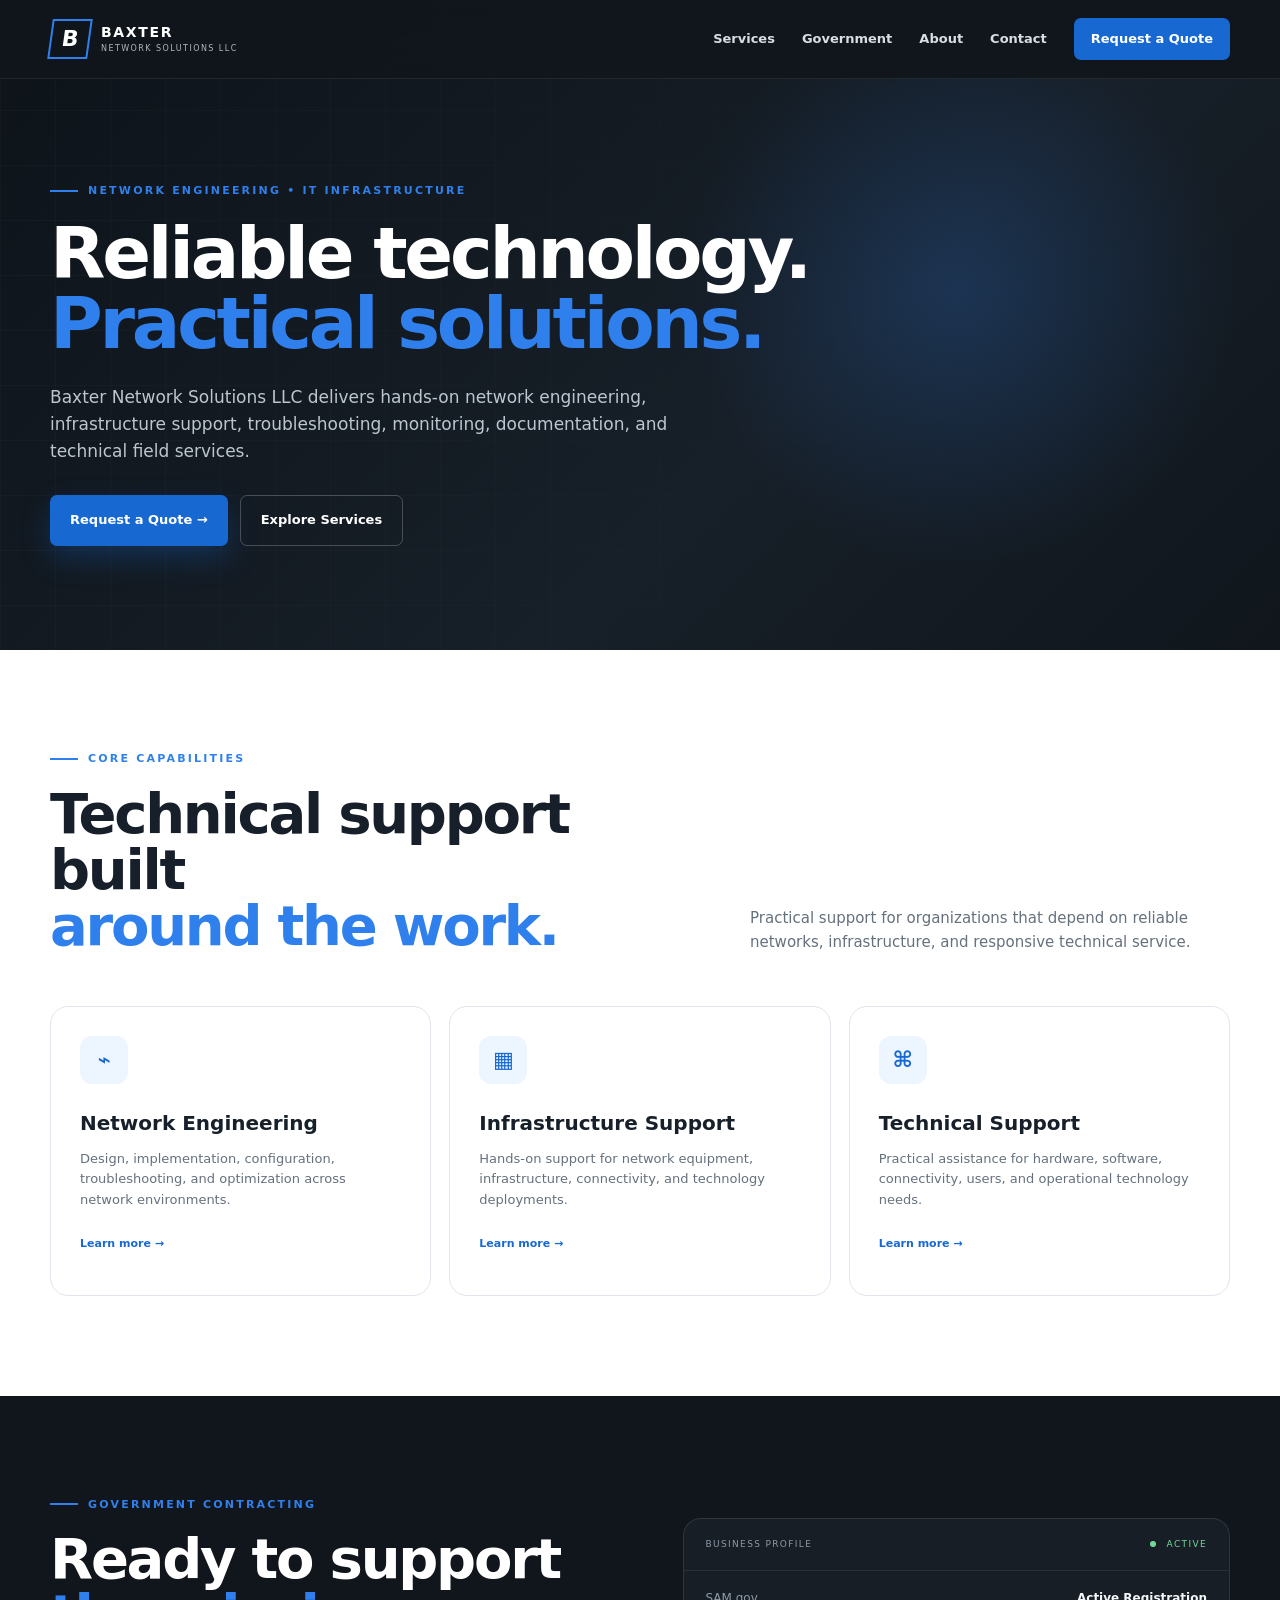
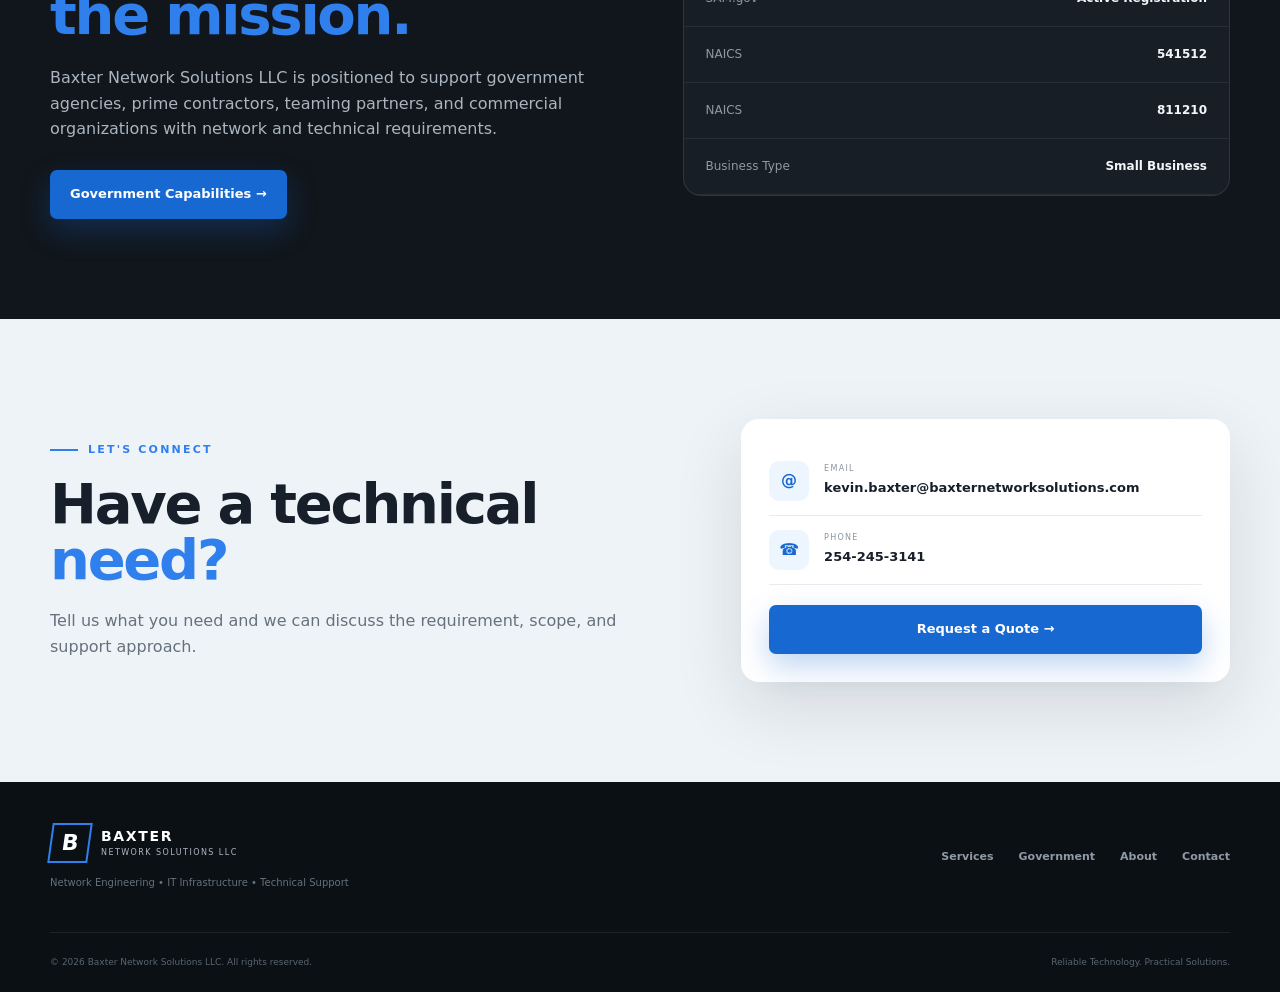
==== index.html @ efc76670 "Add files via upload" ====
<!DOCTYPE html><html lang="en"><head><meta charset="UTF-8"><meta name="viewport" content="width=device-width,initial-scale=1.0"><meta name="description" content="Network Engineering & IT Infrastructure | Baxter Network Solutions LLC"><meta name="theme-color" content="#11161c"><title>Network Engineering & IT Infrastructure | Baxter Network Solutions LLC</title><link rel="stylesheet" href="styles.css"></head><body><header class="site-header"><div class="container nav-wrap"><a class="brand" href="index.html"><span class="brand-mark">B</span><span class="brand-text"><strong>BAXTER</strong><small>NETWORK SOLUTIONS LLC</small></span></a><button class="menu-toggle" aria-label="Open navigation" aria-expanded="false"><span></span><span></span><span></span></button><nav class="nav"><a href="services.html">Services</a><a href="government.html">Government</a><a href="about.html">About</a><a href="contact.html">Contact</a><a class="nav-cta" href="contact.html">Request a Quote</a></nav></div></header>
<section class="hero"><div class="container hero-inner"><div class="reveal"><p class="eyebrow"><span></span> NETWORK ENGINEERING • IT INFRASTRUCTURE</p><h1>Reliable technology.<br><em>Practical solutions.</em></h1><p class="lead">Baxter Network Solutions LLC delivers hands-on network engineering, infrastructure support, troubleshooting, monitoring, documentation, and technical field services.</p><div class="actions"><a class="btn btn-primary" href="contact.html">Request a Quote →</a><a class="btn btn-outline" href="services.html">Explore Services</a></div></div></div></section>
<section class="section"><div class="container"><div class="section-head reveal"><div><p class="eyebrow"><span></span> CORE CAPABILITIES</p><h2>Technical support built<br><em>around the work.</em></h2></div><p>Practical support for organizations that depend on reliable networks, infrastructure, and responsive technical service.</p></div><div class="cards">
<article class="card reveal"><div class="icon">⌁</div><h3>Network Engineering</h3><p>Design, implementation, configuration, troubleshooting, and optimization across network environments.</p><a href="services.html#network">Learn more →</a></article>
<article class="card reveal"><div class="icon">▦</div><h3>Infrastructure Support</h3><p>Hands-on support for network equipment, infrastructure, connectivity, and technology deployments.</p><a href="services.html#infrastructure">Learn more →</a></article>
<article class="card reveal"><div class="icon">⌘</div><h3>Technical Support</h3><p>Practical assistance for hardware, software, connectivity, users, and operational technology needs.</p><a href="services.html#support">Learn more →</a></article></div></div></section>
<section class="section dark"><div class="container split"><div class="reveal"><p class="eyebrow"><span></span> GOVERNMENT CONTRACTING</p><h2>Ready to support<br><em>the mission.</em></h2><p class="muted" style="margin:22px 0 28px">Baxter Network Solutions LLC is positioned to support government agencies, prime contractors, teaming partners, and commercial organizations with network and technical requirements.</p><a class="btn btn-primary" href="government.html">Government Capabilities →</a></div><div class="panel reveal"><div class="panel-head"><span>BUSINESS PROFILE</span><span class="badge"><i></i> ACTIVE</span></div><div class="panel-row"><span>SAM.gov</span><strong>Active Registration</strong></div><div class="panel-row"><span>NAICS</span><strong>541512</strong></div><div class="panel-row"><span>NAICS</span><strong>811210</strong></div><div class="panel-row"><span>Business Type</span><strong>Small Business</strong></div></div></div></section>
<section class="section contact"><div class="container contact-grid"><div class="reveal"><p class="eyebrow"><span></span> LET'S CONNECT</p><h2>Have a technical<br><em>need?</em></h2><p class="muted" style="margin-top:20px">Tell us what you need and we can discuss the requirement, scope, and support approach.</p></div><div class="contact-card reveal"><a class="contact-item" href="mailto:kevin.baxter@baxternetworksolutions.com"><span class="contact-icon">@</span><span><small>EMAIL</small><strong>kevin.baxter@baxternetworksolutions.com</strong></span></a><a class="contact-item" href="tel:+12542453141"><span class="contact-icon">☎</span><span><small>PHONE</small><strong>254-245-3141</strong></span></a><a class="btn btn-primary full" href="contact.html">Request a Quote →</a></div></div></section>
<footer class="footer"><div class="container footer-top"><div class="footer-brand"><a class="brand" href="index.html"><span class="brand-mark">B</span><span class="brand-text"><strong>BAXTER</strong><small>NETWORK SOLUTIONS LLC</small></span></a><p>Network Engineering • IT Infrastructure • Technical Support</p></div><div class="footer-links"><a href="services.html">Services</a><a href="government.html">Government</a><a href="about.html">About</a><a href="contact.html">Contact</a></div></div><div class="container footer-bottom"><span>© <span id="year"></span> Baxter Network Solutions LLC. All rights reserved.</span><span>Reliable Technology. Practical Solutions.</span></div></footer><script src="script.js"></script></body></html>
---- styles.css ----
:root{--blue:#1769d1;--bright:#2f80ed;--silver:#aeb7c2;--light:#e4e9ee;--dark:#11161c;--dark2:#171e26;--dark3:#202a34;--text:#17202a;--muted:#65717d;--white:#fff;--max:1180px;--shadow:0 24px 70px rgba(17,22,28,.12)}
*{box-sizing:border-box;margin:0;padding:0}html{scroll-behavior:smooth}body{font-family:Inter,ui-sans-serif,system-ui,-apple-system,"Segoe UI",sans-serif;color:var(--text);line-height:1.6;overflow-x:hidden}a{text-decoration:none;color:inherit}.container{width:min(calc(100% - 40px),var(--max));margin:auto}
.site-header{position:fixed;top:0;left:0;right:0;z-index:1000;background:rgba(17,22,28,.96);backdrop-filter:blur(15px);border-bottom:1px solid rgba(255,255,255,.08)}.nav-wrap{min-height:78px;display:flex;align-items:center;justify-content:space-between}.brand{display:inline-flex;align-items:center;gap:11px;color:#fff}.brand-mark{width:40px;height:40px;display:grid;place-items:center;border:2px solid var(--bright);font-weight:900;font-size:22px;transform:skew(-8deg)}.brand-text{display:grid;line-height:1}.brand-text strong{letter-spacing:.12em;font-size:14px}.brand-text small{color:var(--silver);font-size:8px;letter-spacing:.18em;margin-top:6px}.nav{display:flex;align-items:center;gap:27px;color:#d8dee5;font-size:13px;font-weight:700}.nav a:hover{color:#fff}.nav-cta{background:var(--blue);padding:11px 17px;border-radius:7px;color:#fff!important}.menu-toggle{display:none;background:none;border:0;width:42px}.menu-toggle span{display:block;height:2px;background:#fff;margin:6px 0}
.hero{min-height:650px;padding-top:78px;background:radial-gradient(circle at 75% 45%,rgba(47,128,237,.22),transparent 27%),linear-gradient(135deg,#0d1319,#171f28 62%,#10161c);color:#fff;position:relative;overflow:hidden}.hero:after{content:"";position:absolute;inset:0;opacity:.12;background-image:linear-gradient(rgba(255,255,255,.2) 1px,transparent 1px),linear-gradient(90deg,rgba(255,255,255,.2) 1px,transparent 1px);background-size:55px 55px;mask-image:linear-gradient(to right,black,transparent 80%)}.hero-inner{min-height:572px;display:flex;align-items:center;position:relative;z-index:1}.eyebrow{color:var(--bright);font-size:11px;font-weight:850;letter-spacing:.2em;display:flex;align-items:center;gap:10px;margin-bottom:18px}.eyebrow span{width:28px;height:2px;background:currentColor}.hero h1{font-size:clamp(44px,6vw,72px);line-height:.98;letter-spacing:-.045em;max-width:820px}.hero h1 em,h1 em,h2 em{font-style:normal;color:var(--bright)}.hero p.lead{max-width:690px;color:#bdc6cf;font-size:17px;margin:25px 0 30px}.actions{display:flex;flex-wrap:wrap;gap:12px}.btn{display:inline-flex;align-items:center;justify-content:center;gap:12px;border-radius:7px;padding:14px 20px;font-size:13px;font-weight:850;transition:.25s}.btn-primary{background:var(--blue);color:#fff;box-shadow:0 12px 30px rgba(23,105,209,.28)}.btn-primary:hover{background:var(--bright);transform:translateY(-2px)}.btn-outline{border:1px solid rgba(255,255,255,.22);color:#fff}.btn-outline:hover{border-color:var(--bright);background:rgba(47,128,237,.08)}
.page-title{padding:155px 0 90px;background:linear-gradient(135deg,#0d1319,#171f28);color:#fff;position:relative;overflow:hidden}.page-title:after{content:"";position:absolute;right:-180px;bottom:-300px;width:650px;height:650px;border:1px solid rgba(47,128,237,.25);border-radius:50%;box-shadow:0 0 0 80px rgba(47,128,237,.03),0 0 0 160px rgba(47,128,237,.02)}.page-title h1{font-size:clamp(44px,6vw,68px);line-height:1;letter-spacing:-.045em;position:relative;z-index:1}.page-title p:not(.eyebrow){color:#aeb8c2;max-width:720px;margin-top:20px;position:relative;z-index:1}
.section{padding:100px 0}.section h2{font-size:clamp(36px,4.5vw,56px);line-height:1;letter-spacing:-.04em}.muted{color:var(--muted)}.section-head{display:grid;grid-template-columns:1fr .75fr;gap:60px;align-items:end;margin-bottom:52px}.section-head>p{color:var(--muted);font-size:15px}
.cards{display:grid;grid-template-columns:repeat(3,1fr);gap:18px}.card{border:1px solid #dfe5ea;border-radius:18px;padding:29px;min-height:290px;background:#fff;transition:.3s}.card:hover{transform:translateY(-6px);box-shadow:var(--shadow);border-color:#bfd6f5}.icon{width:48px;height:48px;border-radius:12px;background:#edf5ff;color:var(--blue);display:grid;place-items:center;font-size:22px;font-weight:900;margin-bottom:23px}.card h3{font-size:20px;margin-bottom:10px}.card p{font-size:13px;color:var(--muted);margin-bottom:18px}.card a{font-size:11px;color:var(--blue);font-weight:850}
.dark{background:var(--dark);color:#fff}.dark .muted{color:#aab5c0}.split{display:grid;grid-template-columns:1fr 1fr;gap:85px;align-items:center}.check-list{display:grid;grid-template-columns:1fr 1fr;gap:13px;margin-top:27px}.check-list div{font-size:12px;font-weight:750}.check-list span{color:var(--bright);margin-right:7px}
.panel{background:#171e26;border:1px solid rgba(255,255,255,.1);border-radius:18px;overflow:hidden}.panel-head{display:flex;justify-content:space-between;padding:18px 22px;border-bottom:1px solid rgba(255,255,255,.08);font-size:9px;letter-spacing:.15em;color:#8e9aa6}.panel-row{display:flex;justify-content:space-between;gap:20px;padding:18px 22px;border-bottom:1px solid rgba(255,255,255,.07);font-size:12px}.panel-row span{color:#8e9aa6}.panel-row strong{color:#f3f6f8}.badge{color:#71d99c}.badge i{display:inline-block;width:6px;height:6px;background:#71d99c;border-radius:50%;margin-right:6px}
.contact{background:#eef3f7}.contact-grid{display:grid;grid-template-columns:1fr .8fr;gap:80px;align-items:center}.contact-card{background:#fff;border-radius:18px;padding:28px;box-shadow:var(--shadow)}.contact-item{display:flex;align-items:center;gap:15px;padding:14px 0;border-bottom:1px solid #e7ebef}.contact-icon{width:40px;height:40px;border-radius:10px;background:#edf5ff;color:var(--blue);display:grid;place-items:center;font-weight:900}.contact-item span:last-child{display:grid;gap:2px}.contact-item small{font-size:8px;letter-spacing:.16em;color:#8996a2}.contact-item strong{font-size:13px;overflow-wrap:anywhere}.full{width:100%;margin-top:20px}
.footer{background:#0b1015;color:#8f9aa5}.footer-top{min-height:150px;display:flex;justify-content:space-between;align-items:center;gap:30px}.footer-brand p{font-size:10px;margin-top:12px;color:#64717d}.footer-links{display:flex;gap:25px;font-size:11px;font-weight:700}.footer-links a:hover{color:#fff}.footer-bottom{border-top:1px solid rgba(255,255,255,.08);min-height:60px;display:flex;align-items:center;justify-content:space-between;font-size:9px;color:#596570}
.form-grid{display:grid;grid-template-columns:1fr 1fr;gap:16px}.field{display:grid;gap:7px}.field.full-field{grid-column:1/-1}.field label{font-size:10px;font-weight:850;letter-spacing:.1em;text-transform:uppercase}.field input,.field select,.field textarea{width:100%;border:1px solid #d8e0e6;border-radius:8px;padding:13px;font:inherit;font-size:13px;outline:none}.field input:focus,.field select:focus,.field textarea:focus{border-color:var(--blue);box-shadow:0 0 0 3px rgba(47,128,237,.1)}.field textarea{min-height:140px;resize:vertical}
.reveal{opacity:0;transform:translateY(20px);transition:.7s}.reveal.visible{opacity:1;transform:none}
@media(max-width:900px){.nav{display:none;position:absolute;top:78px;left:14px;right:14px;background:#11161c;padding:18px;border:1px solid rgba(255,255,255,.1);border-radius:12px;flex-direction:column;align-items:stretch}.nav.open{display:flex}.nav a{padding:9px}.nav-cta{text-align:center}.menu-toggle{display:block}.section-head,.split,.contact-grid{grid-template-columns:1fr;gap:35px}.cards{grid-template-columns:repeat(2,1fr)}.hero-inner{min-height:560px}}
@media(max-width:620px){.container{width:min(calc(100% - 28px),var(--max))}.hero h1,.page-title h1{font-size:44px}.cards{grid-template-columns:1fr}.check-list,.form-grid{grid-template-columns:1fr}.field.full-field{grid-column:auto}.footer-top,.footer-bottom{flex-direction:column;align-items:flex-start;justify-content:center;padding:25px 0}.footer-links{flex-wrap:wrap}.section{padding:78px 0}}
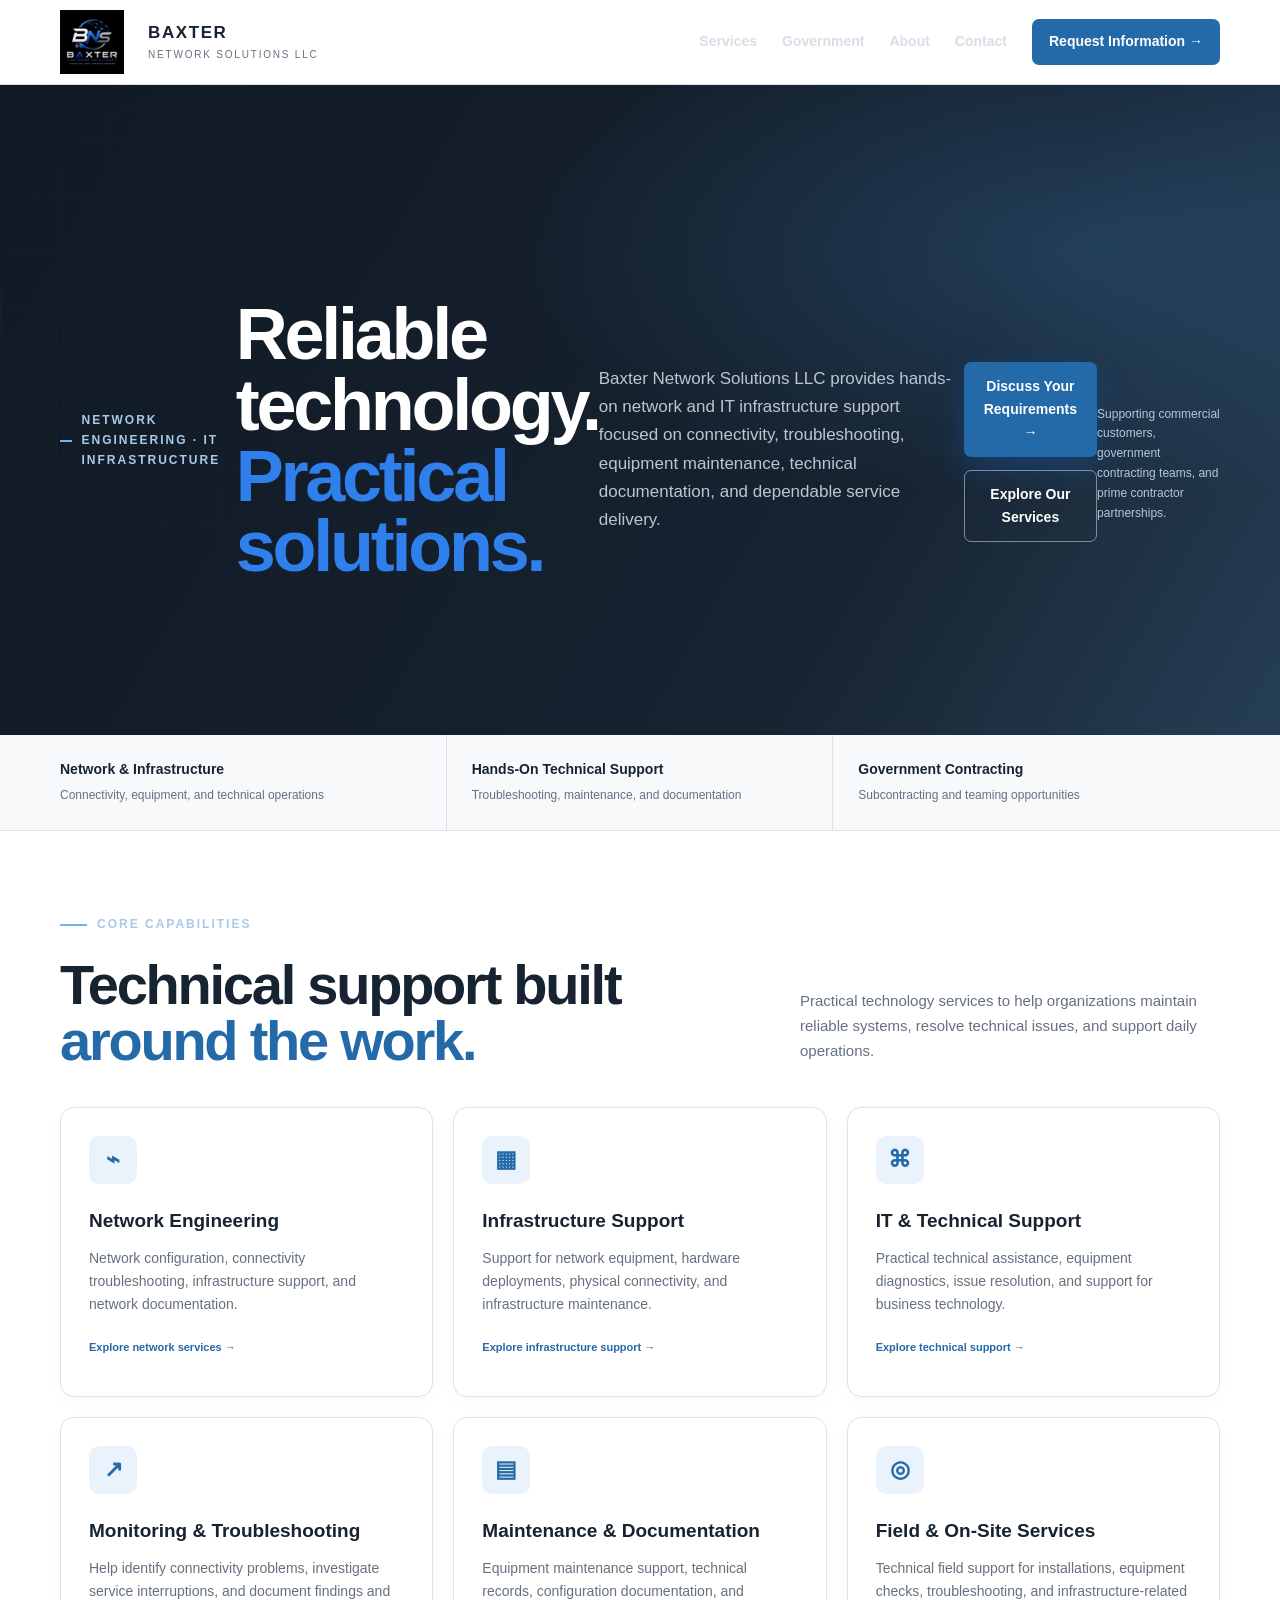
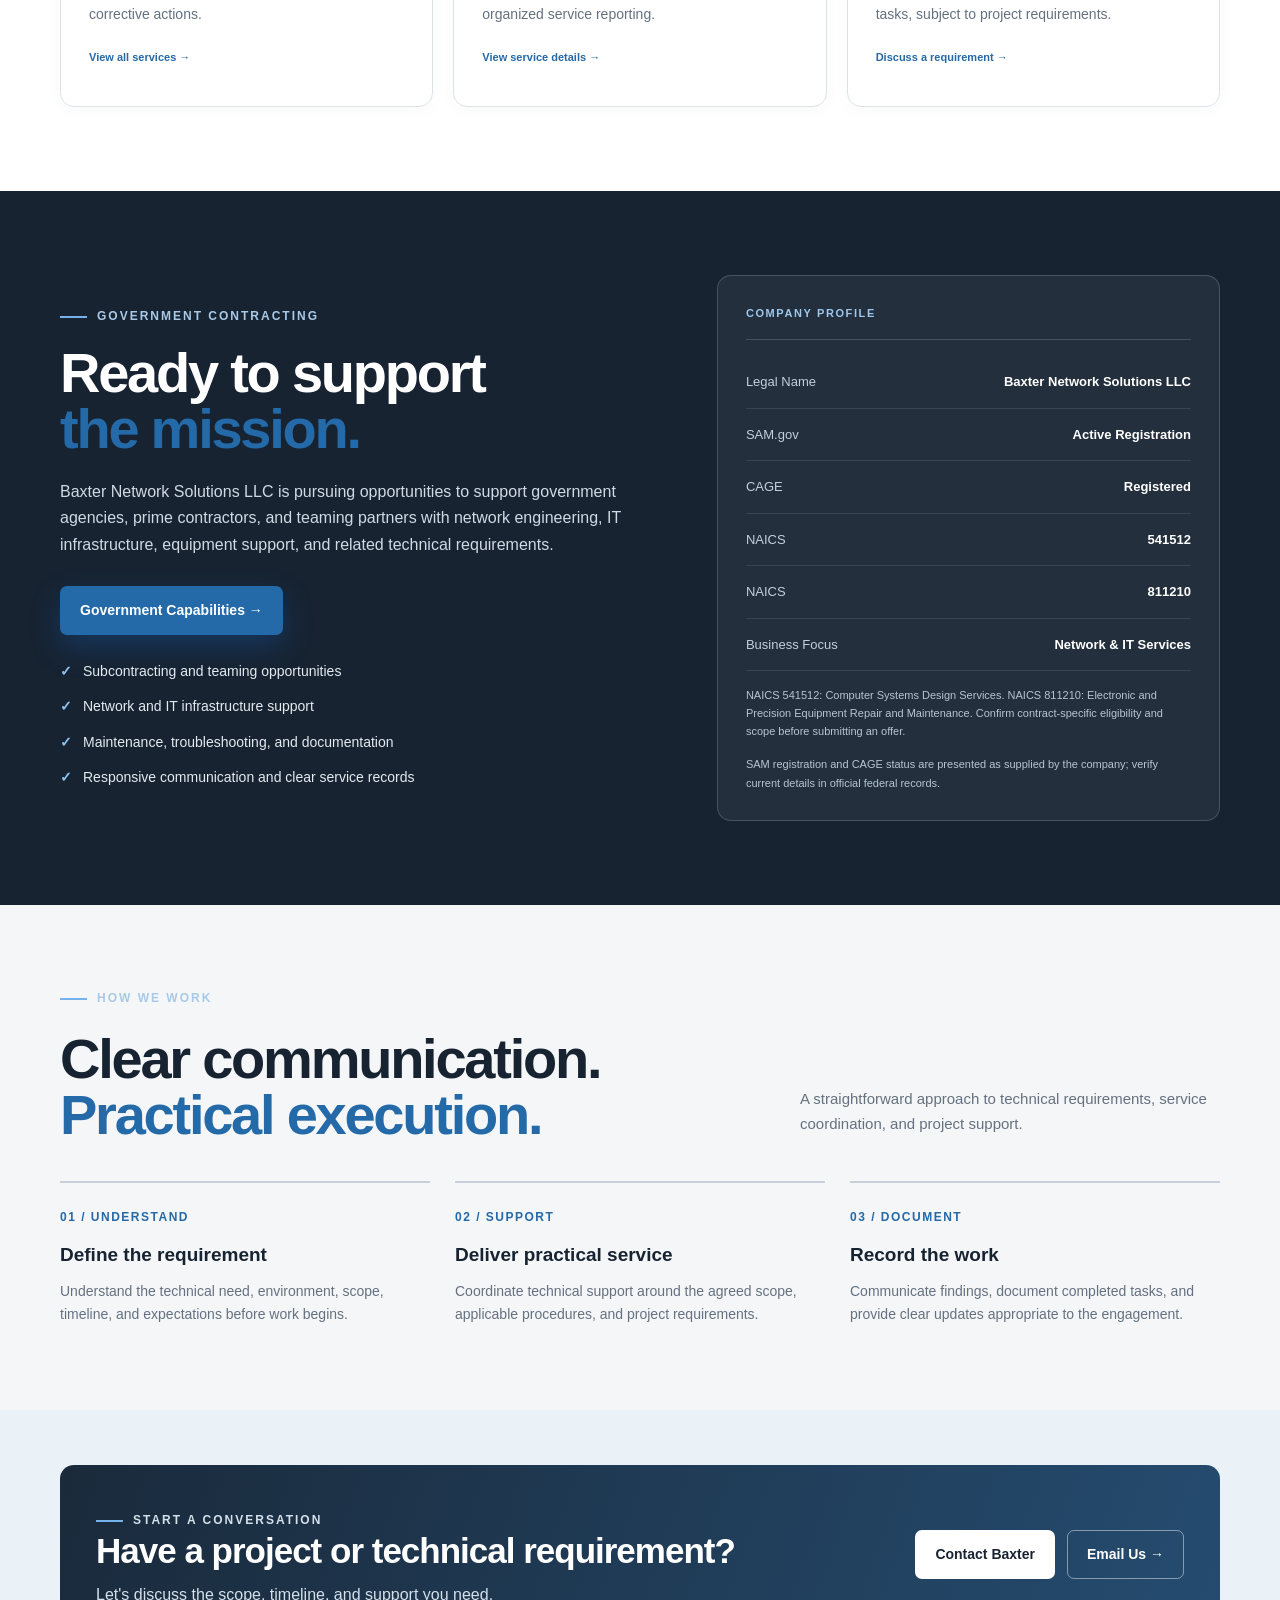
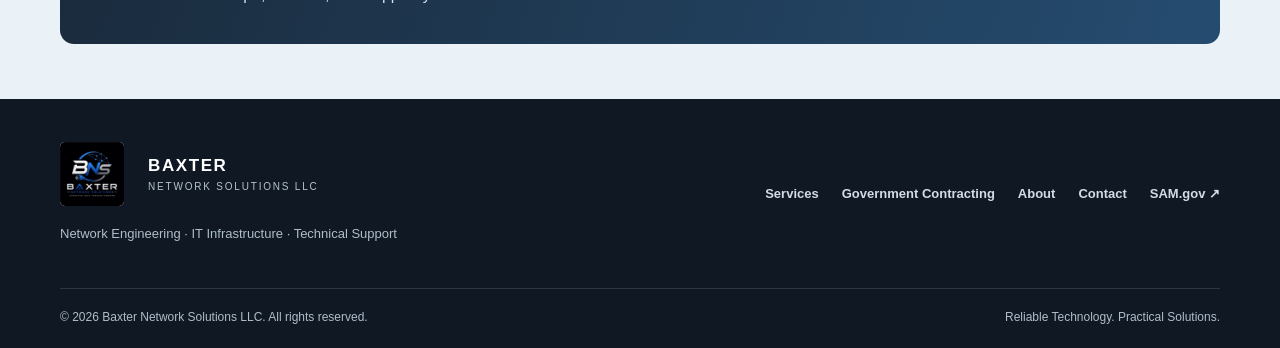
==== commit 51f5866a: "Update index.html" ====
--- a/index.html
+++ b/index.html
@@ -1,9 +1,680 @@
-<!DOCTYPE html><html lang="en"><head><meta charset="UTF-8"><meta name="viewport" content="width=device-width,initial-scale=1.0"><meta name="description" content="Network Engineering & IT Infrastructure | Baxter Network Solutions LLC"><meta name="theme-color" content="#11161c"><title>Network Engineering & IT Infrastructure | Baxter Network Solutions LLC</title><link rel="stylesheet" href="styles.css"></head><body><header class="site-header"><div class="container nav-wrap"><a class="brand" href="index.html"><span class="brand-mark">B</span><span class="brand-text"><strong>BAXTER</strong><small>NETWORK SOLUTIONS LLC</small></span></a><button class="menu-toggle" aria-label="Open navigation" aria-expanded="false"><span></span><span></span><span></span></button><nav class="nav"><a href="services.html">Services</a><a href="government.html">Government</a><a href="about.html">About</a><a href="contact.html">Contact</a><a class="nav-cta" href="contact.html">Request a Quote</a></nav></div></header>
-<section class="hero"><div class="container hero-inner"><div class="reveal"><p class="eyebrow"><span></span> NETWORK ENGINEERING • IT INFRASTRUCTURE</p><h1>Reliable technology.<br><em>Practical solutions.</em></h1><p class="lead">Baxter Network Solutions LLC delivers hands-on network engineering, infrastructure support, troubleshooting, monitoring, documentation, and technical field services.</p><div class="actions"><a class="btn btn-primary" href="contact.html">Request a Quote →</a><a class="btn btn-outline" href="services.html">Explore Services</a></div></div></div></section>
-<section class="section"><div class="container"><div class="section-head reveal"><div><p class="eyebrow"><span></span> CORE CAPABILITIES</p><h2>Technical support built<br><em>around the work.</em></h2></div><p>Practical support for organizations that depend on reliable networks, infrastructure, and responsive technical service.</p></div><div class="cards">
-<article class="card reveal"><div class="icon">⌁</div><h3>Network Engineering</h3><p>Design, implementation, configuration, troubleshooting, and optimization across network environments.</p><a href="services.html#network">Learn more →</a></article>
-<article class="card reveal"><div class="icon">▦</div><h3>Infrastructure Support</h3><p>Hands-on support for network equipment, infrastructure, connectivity, and technology deployments.</p><a href="services.html#infrastructure">Learn more →</a></article>
-<article class="card reveal"><div class="icon">⌘</div><h3>Technical Support</h3><p>Practical assistance for hardware, software, connectivity, users, and operational technology needs.</p><a href="services.html#support">Learn more →</a></article></div></div></section>
-<section class="section dark"><div class="container split"><div class="reveal"><p class="eyebrow"><span></span> GOVERNMENT CONTRACTING</p><h2>Ready to support<br><em>the mission.</em></h2><p class="muted" style="margin:22px 0 28px">Baxter Network Solutions LLC is positioned to support government agencies, prime contractors, teaming partners, and commercial organizations with network and technical requirements.</p><a class="btn btn-primary" href="government.html">Government Capabilities →</a></div><div class="panel reveal"><div class="panel-head"><span>BUSINESS PROFILE</span><span class="badge"><i></i> ACTIVE</span></div><div class="panel-row"><span>SAM.gov</span><strong>Active Registration</strong></div><div class="panel-row"><span>NAICS</span><strong>541512</strong></div><div class="panel-row"><span>NAICS</span><strong>811210</strong></div><div class="panel-row"><span>Business Type</span><strong>Small Business</strong></div></div></div></section>
-<section class="section contact"><div class="container contact-grid"><div class="reveal"><p class="eyebrow"><span></span> LET'S CONNECT</p><h2>Have a technical<br><em>need?</em></h2><p class="muted" style="margin-top:20px">Tell us what you need and we can discuss the requirement, scope, and support approach.</p></div><div class="contact-card reveal"><a class="contact-item" href="mailto:kevin.baxter@baxternetworksolutions.com"><span class="contact-icon">@</span><span><small>EMAIL</small><strong>kevin.baxter@baxternetworksolutions.com</strong></span></a><a class="contact-item" href="tel:+12542453141"><span class="contact-icon">☎</span><span><small>PHONE</small><strong>254-245-3141</strong></span></a><a class="btn btn-primary full" href="contact.html">Request a Quote →</a></div></div></section>
-<footer class="footer"><div class="container footer-top"><div class="footer-brand"><a class="brand" href="index.html"><span class="brand-mark">B</span><span class="brand-text"><strong>BAXTER</strong><small>NETWORK SOLUTIONS LLC</small></span></a><p>Network Engineering • IT Infrastructure • Technical Support</p></div><div class="footer-links"><a href="services.html">Services</a><a href="government.html">Government</a><a href="about.html">About</a><a href="contact.html">Contact</a></div></div><div class="container footer-bottom"><span>© <span id="year"></span> Baxter Network Solutions LLC. All rights reserved.</span><span>Reliable Technology. Practical Solutions.</span></div></footer><script src="script.js"></script></body></html>+
+<!DOCTYPE html>
+<html lang="en">
+<head>
+  <meta charset="UTF-8">
+  <meta name="viewport" content="width=device-width, initial-scale=1.0">
+
+  <title>Baxter Network Solutions LLC | Network Engineering & IT Services</title>
+  <meta name="description" content="Baxter Network Solutions LLC provides network engineering, IT infrastructure support, troubleshooting, equipment maintenance, and technical services for commercial and government contracting opportunities.">
+  <meta name="theme-color" content="#172331">
+
+  <link rel="canonical" href="https://baxternetworksolutions.com/">
+  <link rel="icon" href="Logo.jpg">
+  <link rel="stylesheet" href="styles.css">
+
+  <style>
+    :root {
+      --navy: #172331;
+      --navy-deep: #101923;
+      --blue: #2469a8;
+      --blue-light: #eaf3fb;
+      --silver: #c7d0d9;
+      --ink: #202a35;
+      --muted: #657180;
+      --white: #fff;
+      --surface: #f4f6f8;
+      --line: #dce2e8;
+      --radius: 14px;
+      --shadow: 0 14px 38px rgba(18, 36, 54, .09);
+    }
+
+    * { box-sizing: border-box; }
+    html { scroll-behavior: smooth; scroll-padding-top: 95px; }
+    body {
+      margin: 0;
+      color: var(--ink);
+      background: var(--white);
+      font-family: Inter, "Segoe UI", Arial, sans-serif;
+      line-height: 1.65;
+    }
+    a { color: inherit; }
+    a:focus-visible, button:focus-visible {
+      outline: 3px solid #69a9ed;
+      outline-offset: 4px;
+    }
+    img { max-width: 100%; }
+    .container { width: min(1160px, calc(100% - 40px)); margin-inline: auto; }
+    .site-header {
+      position: sticky;
+      top: 0;
+      z-index: 100;
+      background: rgba(255,255,255,.97);
+      border-bottom: 1px solid var(--line);
+      backdrop-filter: blur(12px);
+    }
+    .nav-wrap {
+      min-height: 84px;
+      display: flex;
+      justify-content: space-between;
+      align-items: center;
+      gap: 24px;
+    }
+    .brand { display: flex; align-items: center; text-decoration: none; min-width: 0; }
+    .brand img { width: 64px; height: 64px; object-fit: contain; margin-right: 13px; }
+    .brand-text { display: grid; line-height: 1.2; }
+    .brand-text strong { font-size: 17px; letter-spacing: 1.6px; color: var(--navy); }
+    .brand-text small { margin-top: 5px; font-size: 10px; letter-spacing: 1.8px; color: var(--muted); }
+    .nav { display: flex; align-items: center; gap: 25px; }
+    .nav a { font-size: 14px; font-weight: 650; text-decoration: none; }
+    .nav a:hover { color: var(--blue); }
+    .nav .nav-cta {
+      padding: 11px 17px;
+      color: var(--white);
+      background: var(--blue);
+      border-radius: 7px;
+    }
+    .nav .nav-cta:hover { background: var(--navy); color: white; }
+    .menu-toggle {
+      display: none;
+      border: 1px solid var(--line);
+      border-radius: 8px;
+      background: white;
+      color: var(--navy);
+      padding: 9px 12px;
+      font-size: 21px;
+      cursor: pointer;
+    }
+
+    .hero {
+      overflow: hidden;
+      position: relative;
+      color: white;
+      background:
+        radial-gradient(ellipse at 85% 25%, rgba(61,131,192,.27), transparent 37%),
+        linear-gradient(120deg, var(--navy-deep), var(--navy) 68%, #263f55);
+    }
+    .hero::after {
+      content: "";
+      position: absolute;
+      width: 450px;
+      height: 450px;
+      right: -180px;
+      bottom: -280px;
+      border: 1px solid rgba(255,255,255,.15);
+      border-radius: 50%;
+      box-shadow: 0 0 0 40px rgba(255,255,255,.025),
+                  0 0 0 80px rgba(255,255,255,.025);
+      pointer-events: none;
+    }
+    .hero-inner {
+      position: relative;
+      z-index: 1;
+      padding-block: 100px 94px;
+      max-width: 1160px;
+    }
+    .eyebrow {
+      display: flex;
+      align-items: center;
+      gap: 10px;
+      margin: 0 0 22px;
+      color: #a9c9e8;
+      font-size: 12px;
+      font-weight: 800;
+      letter-spacing: 2px;
+      text-transform: uppercase;
+    }
+    .eyebrow::before { content: ""; width: 27px; height: 2px; background: #75b1ed; }
+    h1, h2, h3, p { margin-top: 0; }
+    h1 {
+      max-width: 850px;
+      margin-bottom: 23px;
+      font-size: clamp(39px, 6vw, 70px);
+      line-height: 1.07;
+      letter-spacing: -2px;
+    }
+    h1 em, h2 em { color: #9dc7ed; font-style: normal; }
+    .hero .lead {
+      max-width: 700px;
+      margin-bottom: 30px;
+      color: #d6e0e9;
+      font-size: clamp(17px, 2vw, 20px);
+    }
+    .actions { display: flex; flex-wrap: wrap; gap: 13px; }
+    .btn {
+      display: inline-flex;
+      justify-content: center;
+      align-items: center;
+      gap: 8px;
+      min-height: 48px;
+      padding: 12px 19px;
+      border: 1px solid transparent;
+      border-radius: 7px;
+      font-size: 14px;
+      font-weight: 750;
+      text-align: center;
+      text-decoration: none;
+      transition: transform .2s, background .2s;
+    }
+    .btn:hover { transform: translateY(-2px); }
+    .btn-primary { color: white; background: var(--blue); }
+    .btn-primary:hover { background: #1d578d; }
+    .btn-light { color: var(--navy); background: white; }
+    .btn-outline { color: white; border-color: rgba(255,255,255,.45); }
+    .btn-outline:hover { background: rgba(255,255,255,.1); }
+    .hero-note { margin: 24px 0 0; color: #b7c7d6; font-size: 12px; }
+
+    .trust-strip { border-bottom: 1px solid var(--line); background: #f7f9fb; }
+    .trust-grid { display: grid; grid-template-columns: repeat(3,1fr); }
+    .trust-item { padding: 23px 25px; border-right: 1px solid var(--line); }
+    .trust-item:first-child { padding-left: 0; }
+    .trust-item:last-child { border-right: 0; }
+    .trust-item strong { display: block; color: var(--navy); font-size: 14px; }
+    .trust-item span { color: var(--muted); font-size: 12px; }
+
+    .section { padding-block: 84px; }
+    .section-alt { background: var(--surface); }
+    .section-head {
+      display: flex;
+      justify-content: space-between;
+      align-items: end;
+      gap: 35px;
+      margin-bottom: 38px;
+    }
+    .section-head > div { max-width: 650px; }
+    .section-head > p { max-width: 420px; margin-bottom: 6px; color: var(--muted); }
+    h2 {
+      margin-bottom: 0;
+      color: var(--navy);
+      font-size: clamp(30px, 4vw, 45px);
+      line-height: 1.16;
+      letter-spacing: -1px;
+    }
+    h2 em { color: var(--blue); }
+    .cards { display: grid; grid-template-columns: repeat(3, 1fr); gap: 20px; }
+    .card {
+      padding: 28px;
+      border: 1px solid var(--line);
+      border-radius: var(--radius);
+      background: white;
+      box-shadow: 0 5px 18px rgba(20,40,60,.025);
+      transition: transform .2s, box-shadow .2s;
+    }
+    .card:hover { transform: translateY(-4px); box-shadow: var(--shadow); }
+    .card-icon {
+      display: grid;
+      place-items: center;
+      width: 48px;
+      height: 48px;
+      margin-bottom: 21px;
+      border-radius: 10px;
+      color: var(--blue);
+      background: var(--blue-light);
+      font-size: 23px;
+      font-weight: 800;
+    }
+    .card h3 { margin-bottom: 10px; color: var(--navy); font-size: 19px; }
+    .card p { margin-bottom: 17px; color: var(--muted); font-size: 14px; }
+    .text-link { color: var(--blue); font-size: 14px; font-weight: 750; text-decoration: none; }
+    .text-link:hover { text-decoration: underline; }
+
+    .government { color: white; background: var(--navy); }
+    .government-grid { display: grid; grid-template-columns: 1fr .85fr; gap: 65px; align-items: center; }
+    .government h2 { color: white; }
+    .government .eyebrow { margin-bottom: 18px; }
+    .government-copy { margin: 22px 0 28px; color: #d0dae4; }
+    .government-list { display: grid; gap: 12px; padding: 0; margin: 25px 0 0; list-style: none; }
+    .government-list li { display: flex; gap: 11px; color: #e3eaf0; font-size: 14px; }
+    .government-list li::before { content: "✓"; color: #8dc4f4; font-weight: 900; }
+    .profile {
+      padding: 28px;
+      border: 1px solid rgba(255,255,255,.17);
+      border-radius: var(--radius);
+      background: rgba(255,255,255,.055);
+    }
+    .profile-title {
+      margin-bottom: 16px;
+      padding-bottom: 17px;
+      border-bottom: 1px solid rgba(255,255,255,.16);
+      color: #9dc7ed;
+      font-size: 11px;
+      font-weight: 800;
+      letter-spacing: 1.6px;
+    }
+    .profile-row {
+      display: flex;
+      justify-content: space-between;
+      gap: 20px;
+      padding: 15px 0;
+      border-bottom: 1px solid rgba(255,255,255,.1);
+      font-size: 13px;
+    }
+    .profile-row:last-child { border: 0; }
+    .profile-row span { color: #c3d0dc; }
+    .profile-row strong { text-align: right; color: white; }
+    .profile-note { margin: 15px 0 0; color: #b6c5d3; font-size: 11px; }
+
+    .approach-grid { display: grid; grid-template-columns: repeat(3,1fr); gap: 25px; }
+    .approach-item { padding-top: 20px; border-top: 2px solid var(--silver); }
+    .approach-number { color: var(--blue); font-size: 12px; font-weight: 850; letter-spacing: 1.5px; }
+    .approach-item h3 { margin: 10px 0; color: var(--navy); font-size: 19px; }
+    .approach-item p { margin-bottom: 0; color: var(--muted); font-size: 14px; }
+
+    .cta-band { padding-block: 55px; color: white; background: #eaf1f7; }
+    .cta-inner {
+      display: flex;
+      justify-content: space-between;
+      align-items: center;
+      gap: 28px;
+      padding: 36px;
+      border-radius: var(--radius);
+      color: white;
+      background: linear-gradient(110deg, #1a2a3b, #254c70);
+    }
+    .cta-inner h2 { color: white; font-size: clamp(26px, 3vw, 35px); }
+    .cta-inner p { margin: 10px 0 0; color: #d4e0eb; }
+    .cta-actions { display: flex; flex-wrap: wrap; gap: 12px; }
+
+    .footer { color: #d2dce5; background: var(--navy-deep); }
+    .footer-top {
+      display: flex;
+      justify-content: space-between;
+      gap: 40px;
+      padding-block: 43px;
+    }
+    .footer .brand-text strong { color: white; }
+    .footer .brand-text small { color: #b5c4d1; }
+    .footer .brand img { background: white; border-radius: 5px; }
+    .footer-brand p { margin: 17px 0 0; color: #aebdca; font-size: 13px; }
+    .footer-links { display: flex; flex-wrap: wrap; align-content: start; gap: 16px 23px; }
+    .footer-links a { color: #d2dce5; font-size: 13px; text-decoration: none; }
+    .footer-links a:hover { color: white; }
+    .footer-bottom {
+      display: flex;
+      justify-content: space-between;
+      gap: 20px;
+      padding-block: 19px;
+      border-top: 1px solid rgba(255,255,255,.12);
+      color: #aebdca;
+      font-size: 12px;
+    }
+
+    @media (max-width: 850px) {
+      .menu-toggle { display: block; }
+      .nav {
+        display: none;
+        position: absolute;
+        top: 83px;
+        left: 0;
+        right: 0;
+        padding: 20px;
+        border-bottom: 1px solid var(--line);
+        background: white;
+        box-shadow: var(--shadow);
+      }
+      .nav.open { display: grid; gap: 0; }
+      .nav a { padding: 12px 8px; }
+      .nav .nav-cta { text-align: center; margin-top: 8px; }
+      .section-head { display: block; }
+      .section-head > p { margin-top: 18px; }
+      .government-grid { grid-template-columns: 1fr; gap: 35px; }
+      .cards { grid-template-columns: repeat(2,1fr); }
+      .trust-item { padding-inline: 15px; }
+      .trust-item:first-child { padding-left: 0; }
+      .cta-inner { align-items: flex-start; flex-direction: column; }
+    }
+    @media (max-width: 560px) {
+      .container { width: min(100% - 30px, 1160px); }
+      .nav-wrap { min-height: 75px; }
+      .brand img { width: 48px; height: 48px; margin-right: 9px; }
+      .brand-text strong { font-size: 14px; letter-spacing: 1px; }
+      .brand-text small { font-size: 8px; letter-spacing: 1px; }
+      .nav { top: 74px; }
+      .hero-inner { padding-block: 70px; }
+      h1 { letter-spacing: -1px; }
+      .section { padding-block: 60px; }
+      .cards, .approach-grid, .trust-grid { grid-template-columns: 1fr; }
+      .trust-item, .trust-item:first-child {
+        padding: 15px 0;
+        border-right: 0;
+        border-bottom: 1px solid var(--line);
+      }
+      .trust-item:last-child { border-bottom: 0; }
+      .card { padding: 23px; }
+      .profile { padding: 21px; }
+      .profile-row { gap: 12px; }
+      .cta-inner { padding: 25px; }
+      .footer-top, .footer-bottom { flex-direction: column; }
+      .footer-top { gap: 25px; }
+      .footer-bottom { gap: 7px; }
+    }
+    @media (prefers-reduced-motion: reduce) {
+      *, *::before, *::after {
+        scroll-behavior: auto !important;
+        transition-duration: .01ms !important;
+      }
+    }
+  </style>
+</head>
+
+<body>
+  <header class="site-header">
+    <div class="container nav-wrap">
+      <a class="brand" href="index.html" aria-label="Baxter Network Solutions home">
+        <img src="Logo.jpg" alt="Baxter Network Solutions LLC logo">
+        <span class="brand-text">
+          <strong>BAXTER</strong>
+          <small>NETWORK SOLUTIONS LLC</small>
+        </span>
+      </a>
+
+      <button class="menu-toggle" type="button"
+        aria-label="Open navigation" aria-expanded="false"
+        aria-controls="primary-nav">☰</button>
+
+      <nav class="nav" id="primary-nav" aria-label="Main navigation">
+        <a href="services.html">Services</a>
+        <a href="government.html">Government</a>
+        <a href="about.html">About</a>
+        <a href="contact.html">Contact</a>
+        <a class="nav-cta" href="contact.html">Request Information →</a>
+      </nav>
+    </div>
+  </header>
+
+  <main>
+    <section class="hero">
+      <div class="container hero-inner">
+        <p class="eyebrow">Network Engineering · IT Infrastructure</p>
+        <h1>Reliable technology.<br><em>Practical solutions.</em></h1>
+        <p class="lead">
+          Baxter Network Solutions LLC provides hands-on network and IT
+          infrastructure support focused on connectivity, troubleshooting,
+          equipment maintenance, technical documentation, and dependable
+          service delivery.
+        </p>
+        <div class="actions">
+          <a class="btn btn-primary" href="contact.html">Discuss Your Requirements →</a>
+          <a class="btn btn-outline" href="services.html">Explore Our Services</a>
+        </div>
+        <p class="hero-note">
+          Supporting commercial customers, government contracting teams,
+          and prime contractor partnerships.
+        </p>
+      </div>
+    </section>
+
+    <section class="trust-strip" aria-label="Business focus">
+      <div class="container trust-grid">
+        <div class="trust-item">
+          <strong>Network & Infrastructure</strong>
+          <span>Connectivity, equipment, and technical operations</span>
+        </div>
+        <div class="trust-item">
+          <strong>Hands-On Technical Support</strong>
+          <span>Troubleshooting, maintenance, and documentation</span>
+        </div>
+        <div class="trust-item">
+          <strong>Government Contracting</strong>
+          <span>Subcontracting and teaming opportunities</span>
+        </div>
+      </div>
+    </section>
+
+    <section class="section" id="capabilities">
+      <div class="container">
+        <div class="section-head">
+          <div>
+            <p class="eyebrow">Core Capabilities</p>
+            <h2>Technical support built<br><em>around the work.</em></h2>
+          </div>
+          <p>
+            Practical technology services to help organizations maintain
+            reliable systems, resolve technical issues, and support daily
+            operations.
+          </p>
+        </div>
+
+        <div class="cards">
+          <article class="card">
+            <div class="card-icon" aria-hidden="true">⌁</div>
+            <h3>Network Engineering</h3>
+            <p>
+              Network configuration, connectivity troubleshooting,
+              infrastructure support, and network documentation.
+            </p>
+            <a class="text-link" href="services.html#network">Explore network services →</a>
+          </article>
+
+          <article class="card">
+            <div class="card-icon" aria-hidden="true">▦</div>
+            <h3>Infrastructure Support</h3>
+            <p>
+              Support for network equipment, hardware deployments,
+              physical connectivity, and infrastructure maintenance.
+            </p>
+            <a class="text-link" href="services.html#infrastructure">Explore infrastructure support →</a>
+          </article>
+
+          <article class="card">
+            <div class="card-icon" aria-hidden="true">⌘</div>
+            <h3>IT & Technical Support</h3>
+            <p>
+              Practical technical assistance, equipment diagnostics,
+              issue resolution, and support for business technology.
+            </p>
+            <a class="text-link" href="services.html#support">Explore technical support →</a>
+          </article>
+
+          <article class="card">
+            <div class="card-icon" aria-hidden="true">↗</div>
+            <h3>Monitoring & Troubleshooting</h3>
+            <p>
+              Help identify connectivity problems, investigate service
+              interruptions, and document findings and corrective actions.
+            </p>
+            <a class="text-link" href="services.html">View all services →</a>
+          </article>
+
+          <article class="card">
+            <div class="card-icon" aria-hidden="true">▤</div>
+            <h3>Maintenance & Documentation</h3>
+            <p>
+              Equipment maintenance support, technical records,
+              configuration documentation, and organized service reporting.
+            </p>
+            <a class="text-link" href="services.html">View service details →</a>
+          </article>
+
+          <article class="card">
+            <div class="card-icon" aria-hidden="true">◎</div>
+            <h3>Field & On-Site Services</h3>
+            <p>
+              Technical field support for installations, equipment
+              checks, troubleshooting, and infrastructure-related tasks,
+              subject to project requirements.
+            </p>
+            <a class="text-link" href="contact.html">Discuss a requirement →</a>
+          </article>
+        </div>
+      </div>
+    </section>
+
+    <section class="section government" id="government">
+      <div class="container government-grid">
+        <div>
+          <p class="eyebrow">Government Contracting</p>
+          <h2>Ready to support<br><em>the mission.</em></h2>
+          <p class="government-copy">
+            Baxter Network Solutions LLC is pursuing opportunities to
+            support government agencies, prime contractors, and teaming
+            partners with network engineering, IT infrastructure, equipment
+            support, and related technical requirements.
+          </p>
+          <a class="btn btn-primary" href="government.html">Government Capabilities →</a>
+
+          <ul class="government-list">
+            <li>Subcontracting and teaming opportunities</li>
+            <li>Network and IT infrastructure support</li>
+            <li>Maintenance, troubleshooting, and documentation</li>
+            <li>Responsive communication and clear service records</li>
+          </ul>
+        </div>
+
+        <aside class="profile" aria-label="Business profile">
+          <div class="profile-title">COMPANY PROFILE</div>
+          <div class="profile-row">
+            <span>Legal Name</span>
+            <strong>Baxter Network Solutions LLC</strong>
+          </div>
+          <div class="profile-row">
+            <span>SAM.gov</span>
+            <strong>Active Registration</strong>
+          </div>
+          <div class="profile-row">
+            <span>CAGE</span>
+            <strong>Registered</strong>
+          </div>
+          <div class="profile-row">
+            <span>NAICS</span>
+            <strong>541512</strong>
+          </div>
+          <div class="profile-row">
+            <span>NAICS</span>
+            <strong>811210</strong>
+          </div>
+          <div class="profile-row">
+            <span>Business Focus</span>
+            <strong>Network & IT Services</strong>
+          </div>
+          <p class="profile-note">
+            NAICS 541512: Computer Systems Design Services.
+            NAICS 811210: Electronic and Precision Equipment Repair
+            and Maintenance. Confirm contract-specific eligibility and scope
+            before submitting an offer.
+          </p>
+          <p class="profile-note">
+            SAM registration and CAGE status are presented as supplied by
+            the company; verify current details in official federal records.
+          </p>
+        </aside>
+      </div>
+    </section>
+
+    <section class="section section-alt">
+      <div class="container">
+        <div class="section-head">
+          <div>
+            <p class="eyebrow">How We Work</p>
+            <h2>Clear communication.<br><em>Practical execution.</em></h2>
+          </div>
+          <p>
+            A straightforward approach to technical requirements, service
+            coordination, and project support.
+          </p>
+        </div>
+
+        <div class="approach-grid">
+          <article class="approach-item">
+            <span class="approach-number">01 / UNDERSTAND</span>
+            <h3>Define the requirement</h3>
+            <p>
+              Understand the technical need, environment, scope, timeline,
+              and expectations before work begins.
+            </p>
+          </article>
+          <article class="approach-item">
+            <span class="approach-number">02 / SUPPORT</span>
+            <h3>Deliver practical service</h3>
+            <p>
+              Coordinate technical support around the agreed scope,
+              applicable procedures, and project requirements.
+            </p>
+          </article>
+          <article class="approach-item">
+            <span class="approach-number">03 / DOCUMENT</span>
+            <h3>Record the work</h3>
+            <p>
+              Communicate findings, document completed tasks, and provide
+              clear updates appropriate to the engagement.
+            </p>
+          </article>
+        </div>
+      </div>
+    </section>
+
+    <section class="cta-band">
+      <div class="container">
+        <div class="cta-inner">
+          <div>
+            <p class="eyebrow">Start a Conversation</p>
+            <h2>Have a project or technical requirement?</h2>
+            <p>Let's discuss the scope, timeline, and support you need.</p>
+          </div>
+          <div class="cta-actions">
+            <a class="btn btn-light" href="contact.html">Contact Baxter</a>
+            <a class="btn btn-outline"
+              href="mailto:kevin.baxter@baxternetworksolutions.com?subject=Baxter%20Network%20Solutions%20Inquiry">
+              Email Us →
+            </a>
+          </div>
+        </div>
+      </div>
+    </section>
+  </main>
+
+  <footer class="footer">
+    <div class="container footer-top">
+      <div class="footer-brand">
+        <a class="brand" href="index.html">
+          <img src="Logo.jpg" alt="" aria-hidden="true">
+          <span class="brand-text">
+            <strong>BAXTER</strong>
+            <small>NETWORK SOLUTIONS LLC</small>
+          </span>
+        </a>
+        <p>Network Engineering · IT Infrastructure · Technical Support</p>
+      </div>
+      <nav class="footer-links" aria-label="Footer navigation">
+        <a href="services.html">Services</a>
+        <a href="government.html">Government Contracting</a>
+        <a href="about.html">About</a>
+        <a href="contact.html">Contact</a>
+        <a href="https://sam.gov/" target="_blank" rel="noopener noreferrer">SAM.gov ↗</a>
+      </nav>
+    </div>
+    <div class="container footer-bottom">
+      <span>© <span id="year"></span> Baxter Network Solutions LLC. All rights reserved.</span>
+      <span>Reliable Technology. Practical Solutions.</span>
+    </div>
+  </footer>
+
+  <script>
+    const menuButton = document.querySelector(".menu-toggle");
+    const navigation = document.querySelector("#primary-nav");
+
+    if (menuButton && navigation) {
+      menuButton.addEventListener("click", () => {
+        const isOpen = navigation.classList.toggle("open");
+        menuButton.setAttribute("aria-expanded", String(isOpen));
+        menuButton.setAttribute(
+          "aria-label",
+          isOpen ? "Close navigation" : "Open navigation"
+        );
+        menuButton.textContent = isOpen ? "✕" : "☰";
+      });
+
+      navigation.querySelectorAll("a").forEach((link) => {
+        link.addEventListener("click", () => {
+          navigation.classList.remove("open");
+          menuButton.setAttribute("aria-expanded", "false");
+          menuButton.setAttribute("aria-label", "Open navigation");
+          menuButton.textContent = "☰";
+        });
+      });
+    }
+
+    document.querySelector("#year").textContent = new Date().getFullYear();
+  </script>
+</body>
+</html>
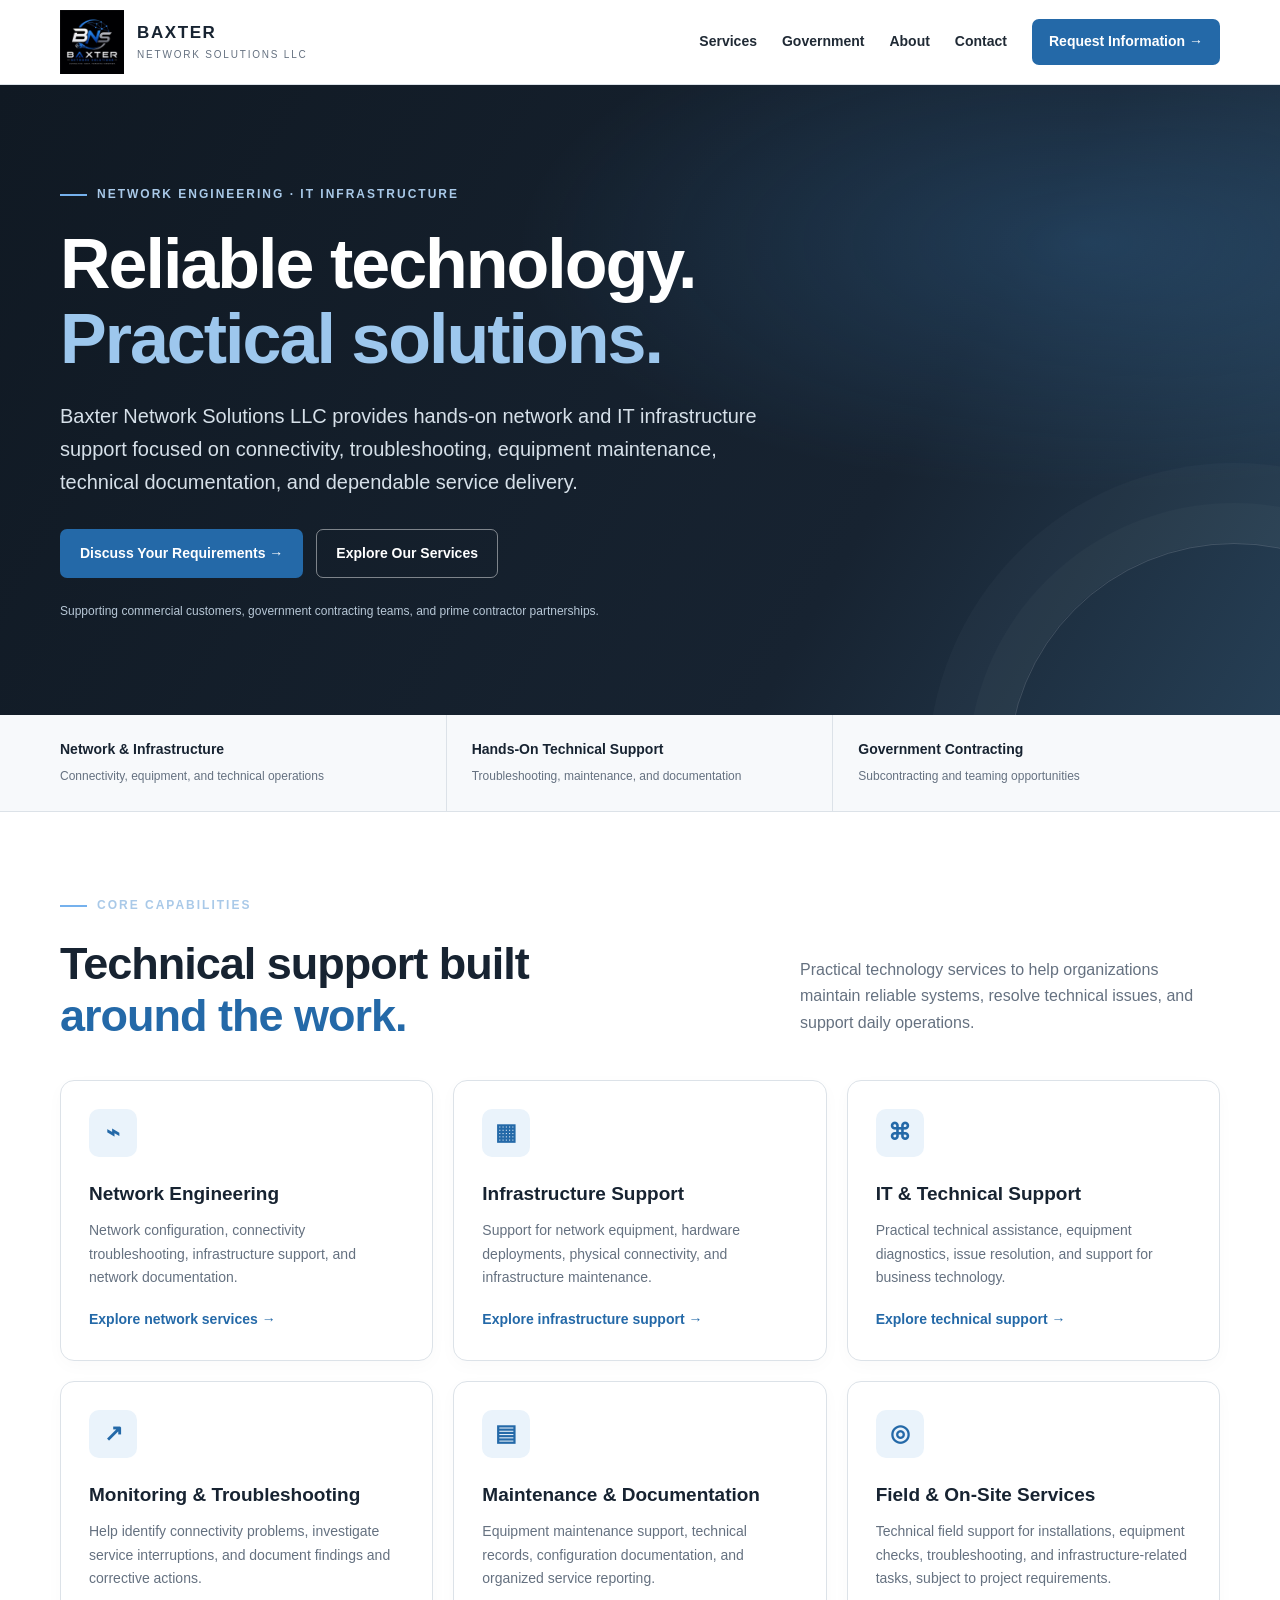
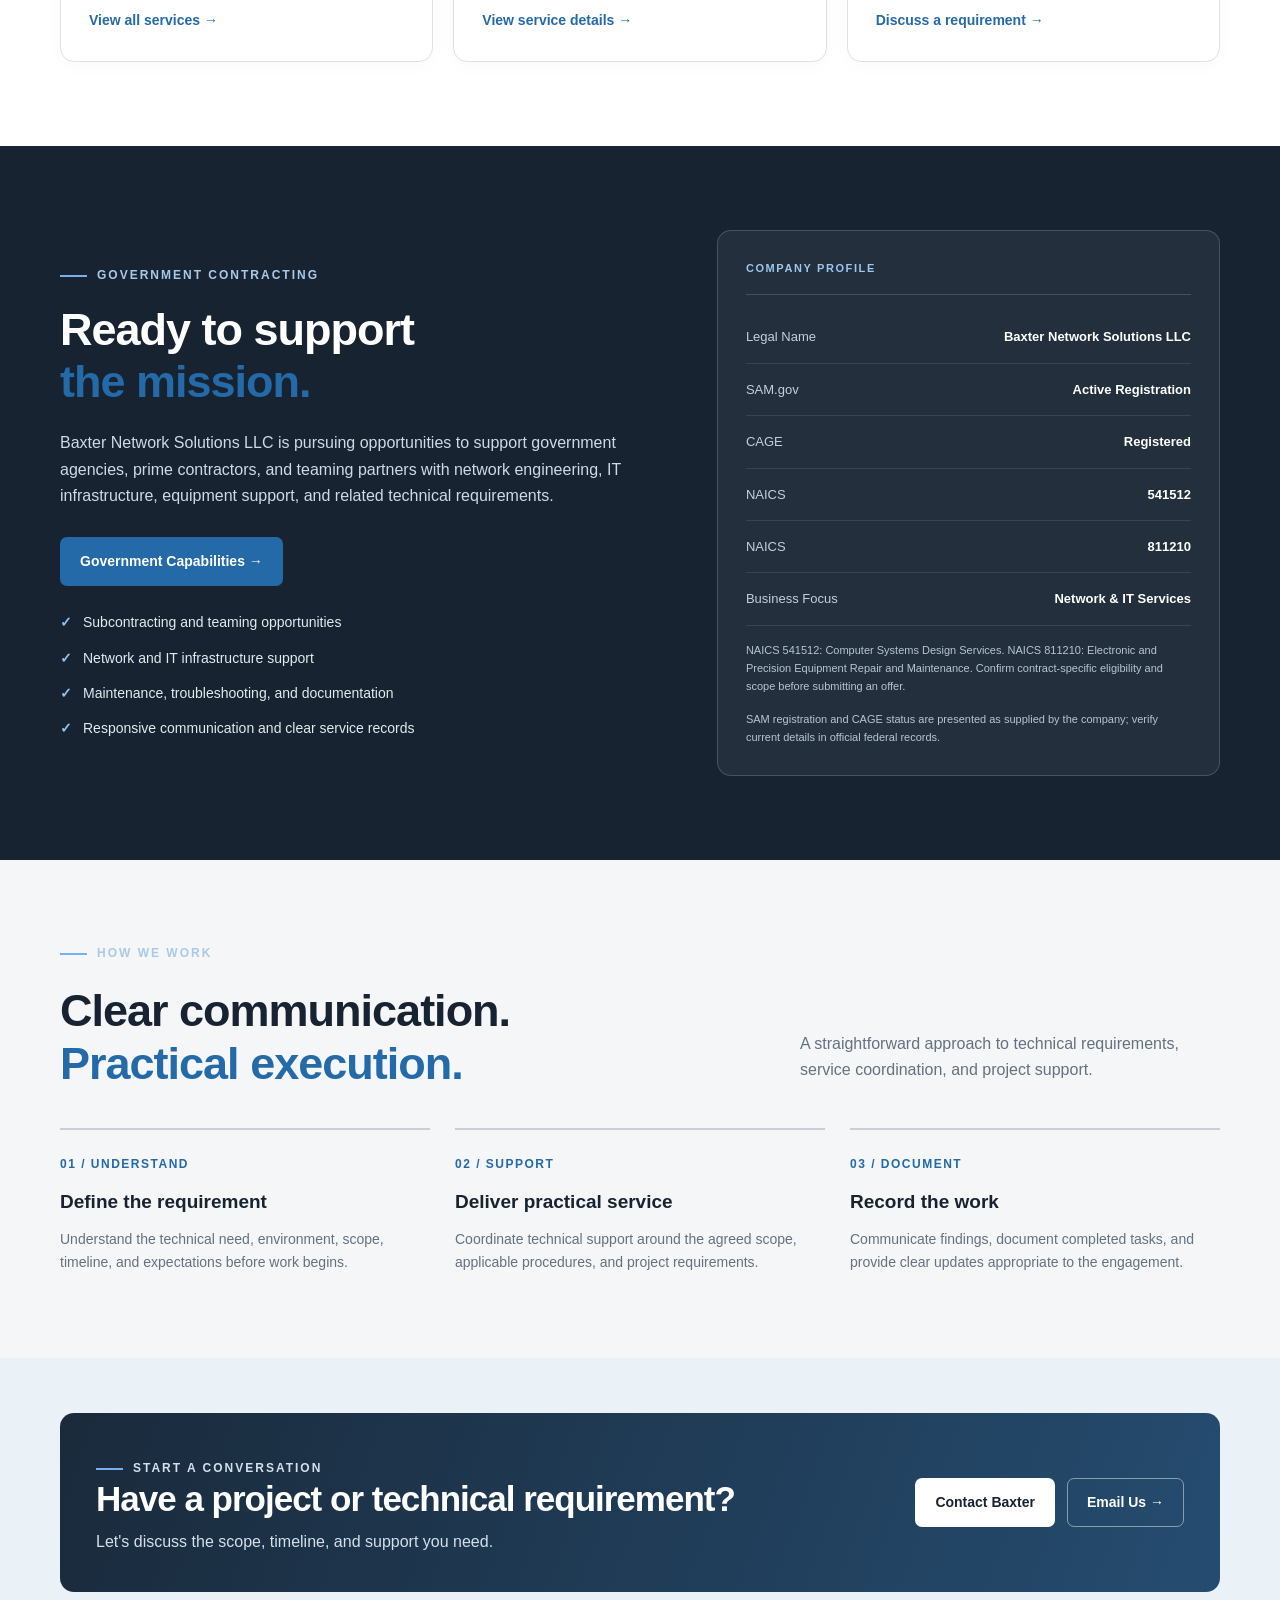
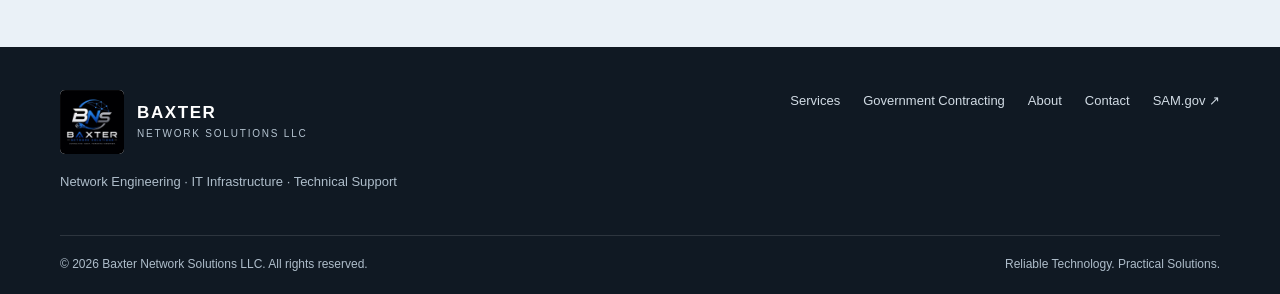
==== commit 0ec333ff: "Update index.html" ====
--- a/index.html
+++ b/index.html
@@ -11,7 +11,6 @@
 
   <link rel="canonical" href="https://baxternetworksolutions.com/">
   <link rel="icon" href="Logo.jpg">
-  <link rel="stylesheet" href="styles.css">
 
   <style>
     :root {
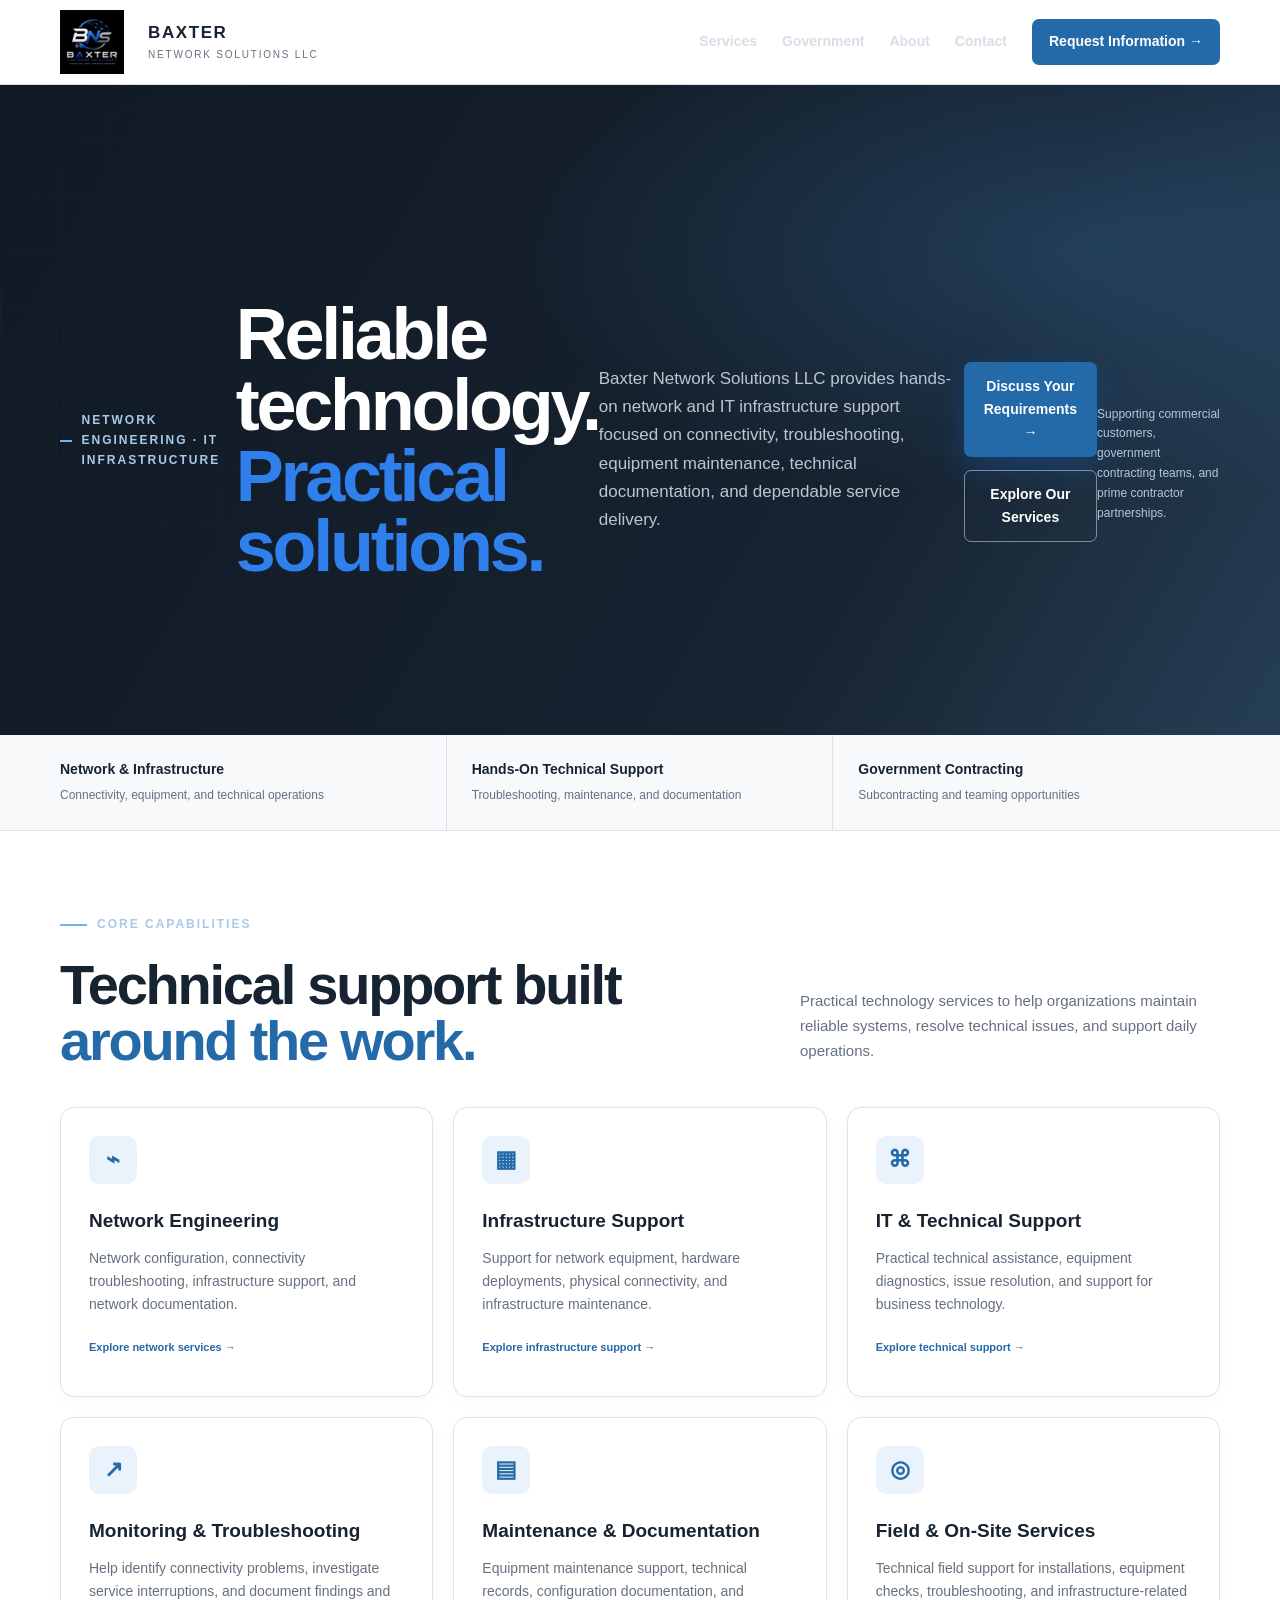
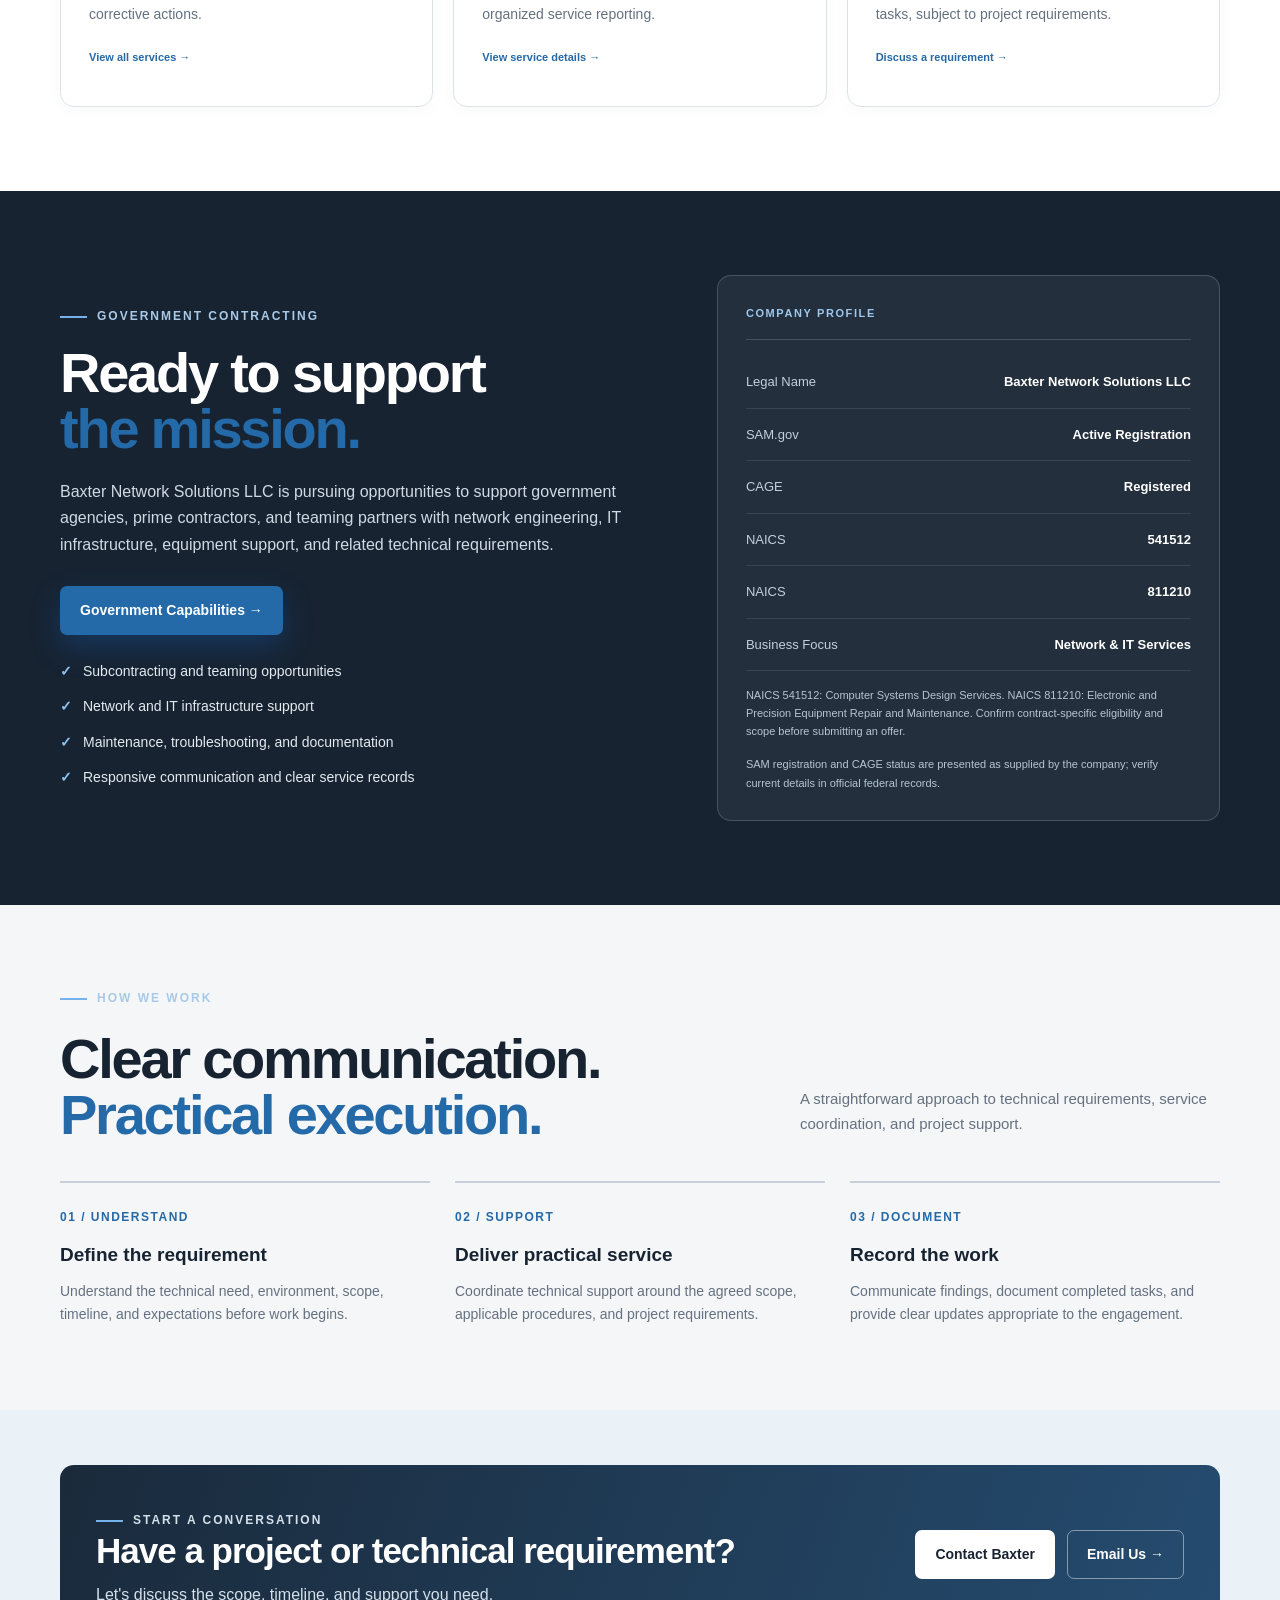
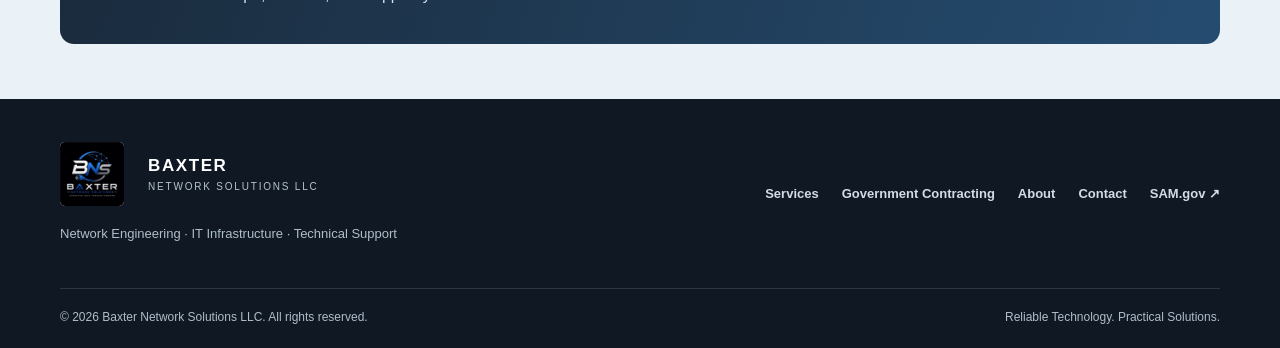
==== commit e429cca5: "Update index.html" ====
--- a/index.html
+++ b/index.html
@@ -11,7 +11,9 @@
 
   <link rel="canonical" href="https://baxternetworksolutions.com/">
   <link rel="icon" href="Logo.jpg">
-
+  <link rel="stylesheet" href="styles.css">
+
+  
   <style>
     :root {
       --navy: #172331;
--- a/styles.css
+++ b/styles.css
@@ -0,0 +1,16 @@
+
+:root{--blue:#1769d1;--bright:#2f80ed;--silver:#aeb7c2;--light:#e4e9ee;--dark:#11161c;--dark2:#171e26;--dark3:#202a34;--text:#17202a;--muted:#65717d;--white:#fff;--max:1180px;--shadow:0 24px 70px rgba(17,22,28,.12)}
+*{box-sizing:border-box;margin:0;padding:0}html{scroll-behavior:smooth}body{font-family:Inter,ui-sans-serif,system-ui,-apple-system,"Segoe UI",sans-serif;color:var(--text);line-height:1.6;overflow-x:hidden}a{text-decoration:none;color:inherit}.container{width:min(calc(100% - 40px),var(--max));margin:auto}
+.site-header{position:fixed;top:0;left:0;right:0;z-index:1000;background:rgba(17,22,28,.96);backdrop-filter:blur(15px);border-bottom:1px solid rgba(255,255,255,.08)}.nav-wrap{min-height:78px;display:flex;align-items:center;justify-content:space-between}.brand{display:inline-flex;align-items:center;gap:11px;color:#fff}.brand-mark{width:40px;height:40px;display:grid;place-items:center;border:2px solid var(--bright);font-weight:900;font-size:22px;transform:skew(-8deg)}.brand-text{display:grid;line-height:1}.brand-text strong{letter-spacing:.12em;font-size:14px}.brand-text small{color:var(--silver);font-size:8px;letter-spacing:.18em;margin-top:6px}.nav{display:flex;align-items:center;gap:27px;color:#d8dee5;font-size:13px;font-weight:700}.nav a:hover{color:#fff}.nav-cta{background:var(--blue);padding:11px 17px;border-radius:7px;color:#fff!important}.menu-toggle{display:none;background:none;border:0;width:42px}.menu-toggle span{display:block;height:2px;background:#fff;margin:6px 0}
+.hero{min-height:650px;padding-top:78px;background:radial-gradient(circle at 75% 45%,rgba(47,128,237,.22),transparent 27%),linear-gradient(135deg,#0d1319,#171f28 62%,#10161c);color:#fff;position:relative;overflow:hidden}.hero:after{content:"";position:absolute;inset:0;opacity:.12;background-image:linear-gradient(rgba(255,255,255,.2) 1px,transparent 1px),linear-gradient(90deg,rgba(255,255,255,.2) 1px,transparent 1px);background-size:55px 55px;mask-image:linear-gradient(to right,black,transparent 80%)}.hero-inner{min-height:572px;display:flex;align-items:center;position:relative;z-index:1}.eyebrow{color:var(--bright);font-size:11px;font-weight:850;letter-spacing:.2em;display:flex;align-items:center;gap:10px;margin-bottom:18px}.eyebrow span{width:28px;height:2px;background:currentColor}.hero h1{font-size:clamp(44px,6vw,72px);line-height:.98;letter-spacing:-.045em;max-width:820px}.hero h1 em,h1 em,h2 em{font-style:normal;color:var(--bright)}.hero p.lead{max-width:690px;color:#bdc6cf;font-size:17px;margin:25px 0 30px}.actions{display:flex;flex-wrap:wrap;gap:12px}.btn{display:inline-flex;align-items:center;justify-content:center;gap:12px;border-radius:7px;padding:14px 20px;font-size:13px;font-weight:850;transition:.25s}.btn-primary{background:var(--blue);color:#fff;box-shadow:0 12px 30px rgba(23,105,209,.28)}.btn-primary:hover{background:var(--bright);transform:translateY(-2px)}.btn-outline{border:1px solid rgba(255,255,255,.22);color:#fff}.btn-outline:hover{border-color:var(--bright);background:rgba(47,128,237,.08)}
+.page-title{padding:155px 0 90px;background:linear-gradient(135deg,#0d1319,#171f28);color:#fff;position:relative;overflow:hidden}.page-title:after{content:"";position:absolute;right:-180px;bottom:-300px;width:650px;height:650px;border:1px solid rgba(47,128,237,.25);border-radius:50%;box-shadow:0 0 0 80px rgba(47,128,237,.03),0 0 0 160px rgba(47,128,237,.02)}.page-title h1{font-size:clamp(44px,6vw,68px);line-height:1;letter-spacing:-.045em;position:relative;z-index:1}.page-title p:not(.eyebrow){color:#aeb8c2;max-width:720px;margin-top:20px;position:relative;z-index:1}
+.section{padding:100px 0}.section h2{font-size:clamp(36px,4.5vw,56px);line-height:1;letter-spacing:-.04em}.muted{color:var(--muted)}.section-head{display:grid;grid-template-columns:1fr .75fr;gap:60px;align-items:end;margin-bottom:52px}.section-head>p{color:var(--muted);font-size:15px}
+.cards{display:grid;grid-template-columns:repeat(3,1fr);gap:18px}.card{border:1px solid #dfe5ea;border-radius:18px;padding:29px;min-height:290px;background:#fff;transition:.3s}.card:hover{transform:translateY(-6px);box-shadow:var(--shadow);border-color:#bfd6f5}.icon{width:48px;height:48px;border-radius:12px;background:#edf5ff;color:var(--blue);display:grid;place-items:center;font-size:22px;font-weight:900;margin-bottom:23px}.card h3{font-size:20px;margin-bottom:10px}.card p{font-size:13px;color:var(--muted);margin-bottom:18px}.card a{font-size:11px;color:var(--blue);font-weight:850}
+.dark{background:var(--dark);color:#fff}.dark .muted{color:#aab5c0}.split{display:grid;grid-template-columns:1fr 1fr;gap:85px;align-items:center}.check-list{display:grid;grid-template-columns:1fr 1fr;gap:13px;margin-top:27px}.check-list div{font-size:12px;font-weight:750}.check-list span{color:var(--bright);margin-right:7px}
+.panel{background:#171e26;border:1px solid rgba(255,255,255,.1);border-radius:18px;overflow:hidden}.panel-head{display:flex;justify-content:space-between;padding:18px 22px;border-bottom:1px solid rgba(255,255,255,.08);font-size:9px;letter-spacing:.15em;color:#8e9aa6}.panel-row{display:flex;justify-content:space-between;gap:20px;padding:18px 22px;border-bottom:1px solid rgba(255,255,255,.07);font-size:12px}.panel-row span{color:#8e9aa6}.panel-row strong{color:#f3f6f8}.badge{color:#71d99c}.badge i{display:inline-block;width:6px;height:6px;background:#71d99c;border-radius:50%;margin-right:6px}
+.contact{background:#eef3f7}.contact-grid{display:grid;grid-template-columns:1fr .8fr;gap:80px;align-items:center}.contact-card{background:#fff;border-radius:18px;padding:28px;box-shadow:var(--shadow)}.contact-item{display:flex;align-items:center;gap:15px;padding:14px 0;border-bottom:1px solid #e7ebef}.contact-icon{width:40px;height:40px;border-radius:10px;background:#edf5ff;color:var(--blue);display:grid;place-items:center;font-weight:900}.contact-item span:last-child{display:grid;gap:2px}.contact-item small{font-size:8px;letter-spacing:.16em;color:#8996a2}.contact-item strong{font-size:13px;overflow-wrap:anywhere}.full{width:100%;margin-top:20px}
+.footer{background:#0b1015;color:#8f9aa5}.footer-top{min-height:150px;display:flex;justify-content:space-between;align-items:center;gap:30px}.footer-brand p{font-size:10px;margin-top:12px;color:#64717d}.footer-links{display:flex;gap:25px;font-size:11px;font-weight:700}.footer-links a:hover{color:#fff}.footer-bottom{border-top:1px solid rgba(255,255,255,.08);min-height:60px;display:flex;align-items:center;justify-content:space-between;font-size:9px;color:#596570}
+.form-grid{display:grid;grid-template-columns:1fr 1fr;gap:16px}.field{display:grid;gap:7px}.field.full-field{grid-column:1/-1}.field label{font-size:10px;font-weight:850;letter-spacing:.1em;text-transform:uppercase}.field input,.field select,.field textarea{width:100%;border:1px solid #d8e0e6;border-radius:8px;padding:13px;font:inherit;font-size:13px;outline:none}.field input:focus,.field select:focus,.field textarea:focus{border-color:var(--blue);box-shadow:0 0 0 3px rgba(47,128,237,.1)}.field textarea{min-height:140px;resize:vertical}
+.reveal{opacity:0;transform:translateY(20px);transition:.7s}.reveal.visible{opacity:1;transform:none}
+@media(max-width:900px){.nav{display:none;position:absolute;top:78px;left:14px;right:14px;background:#11161c;padding:18px;border:1px solid rgba(255,255,255,.1);border-radius:12px;flex-direction:column;align-items:stretch}.nav.open{display:flex}.nav a{padding:9px}.nav-cta{text-align:center}.menu-toggle{display:block}.section-head,.split,.contact-grid{grid-template-columns:1fr;gap:35px}.cards{grid-template-columns:repeat(2,1fr)}.hero-inner{min-height:560px}}
+@media(max-width:620px){.container{width:min(calc(100% - 28px),var(--max))}.hero h1,.page-title h1{font-size:44px}.cards{grid-template-columns:1fr}.check-list,.form-grid{grid-template-columns:1fr}.field.full-field{grid-column:auto}.footer-top,.footer-bottom{flex-direction:column;align-items:flex-start;justify-content:center;padding:25px 0}.footer-links{flex-wrap:wrap}.section{padding:78px 0}}
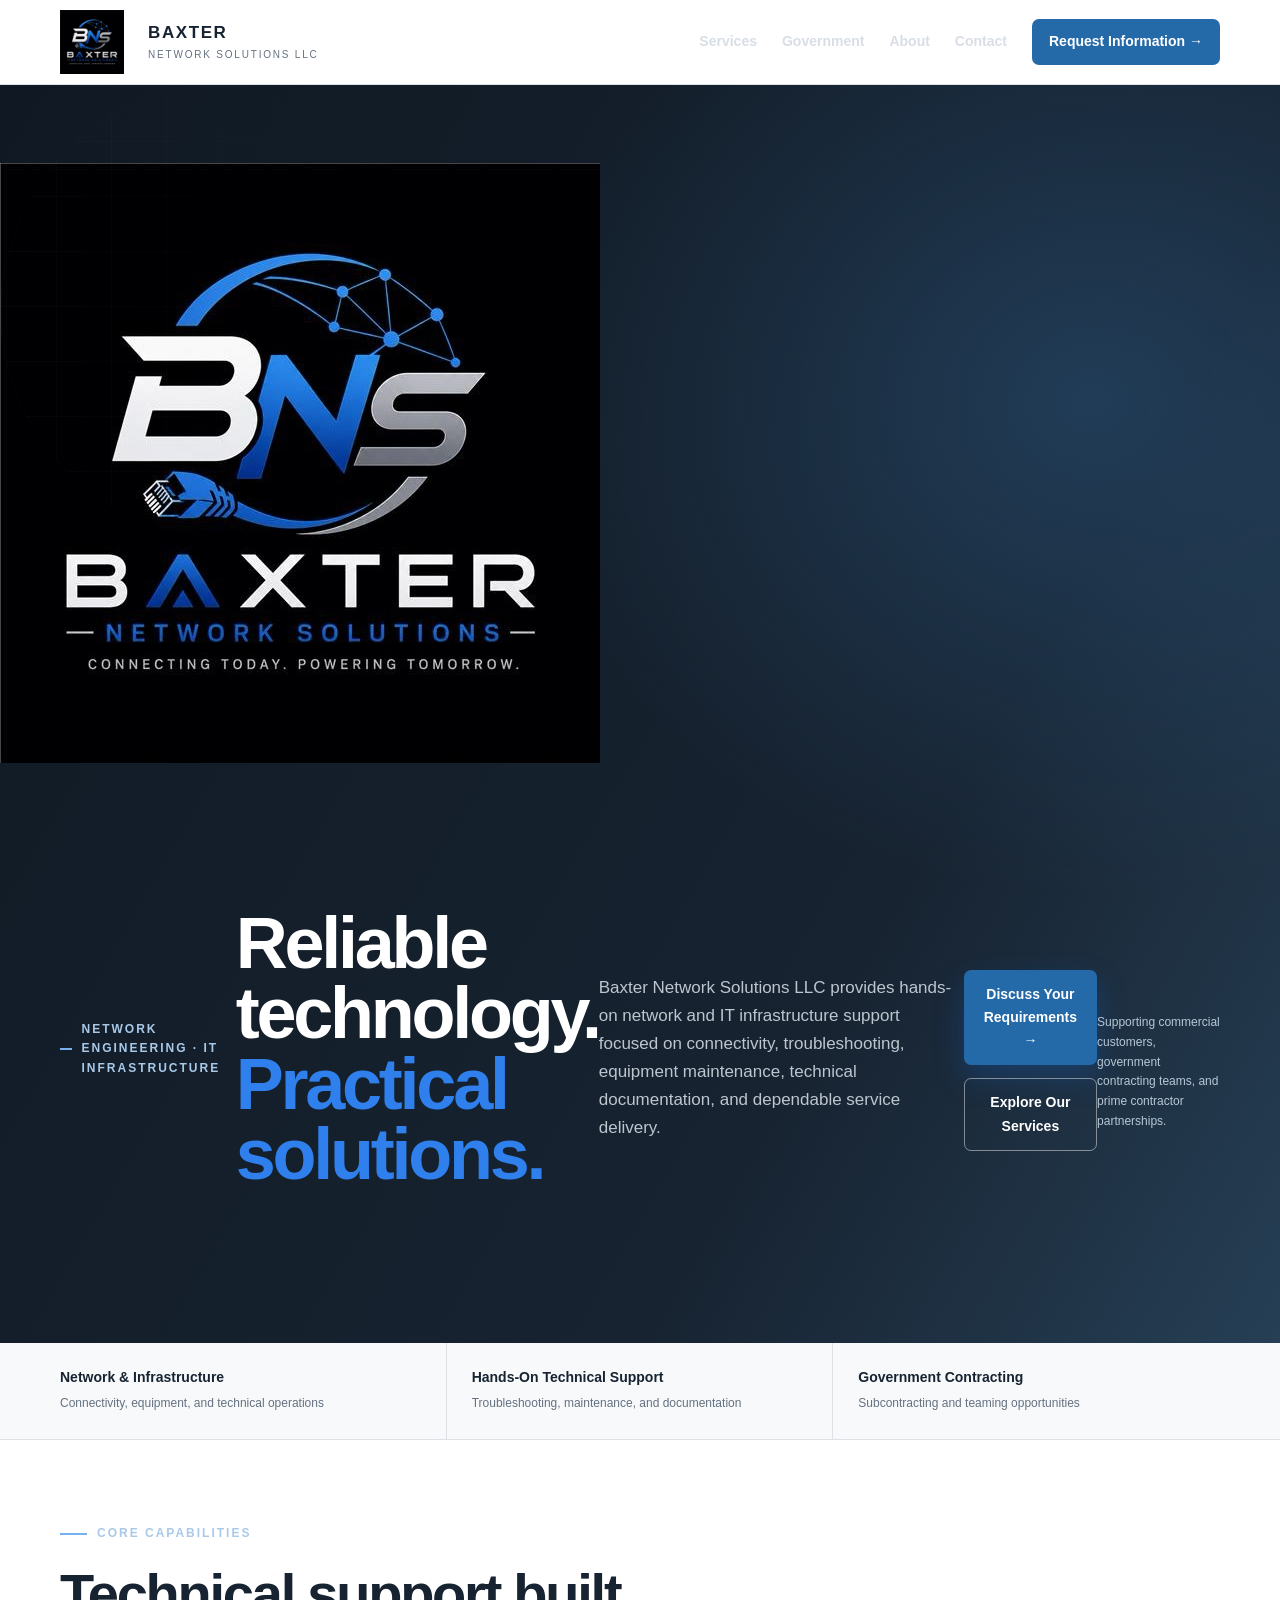
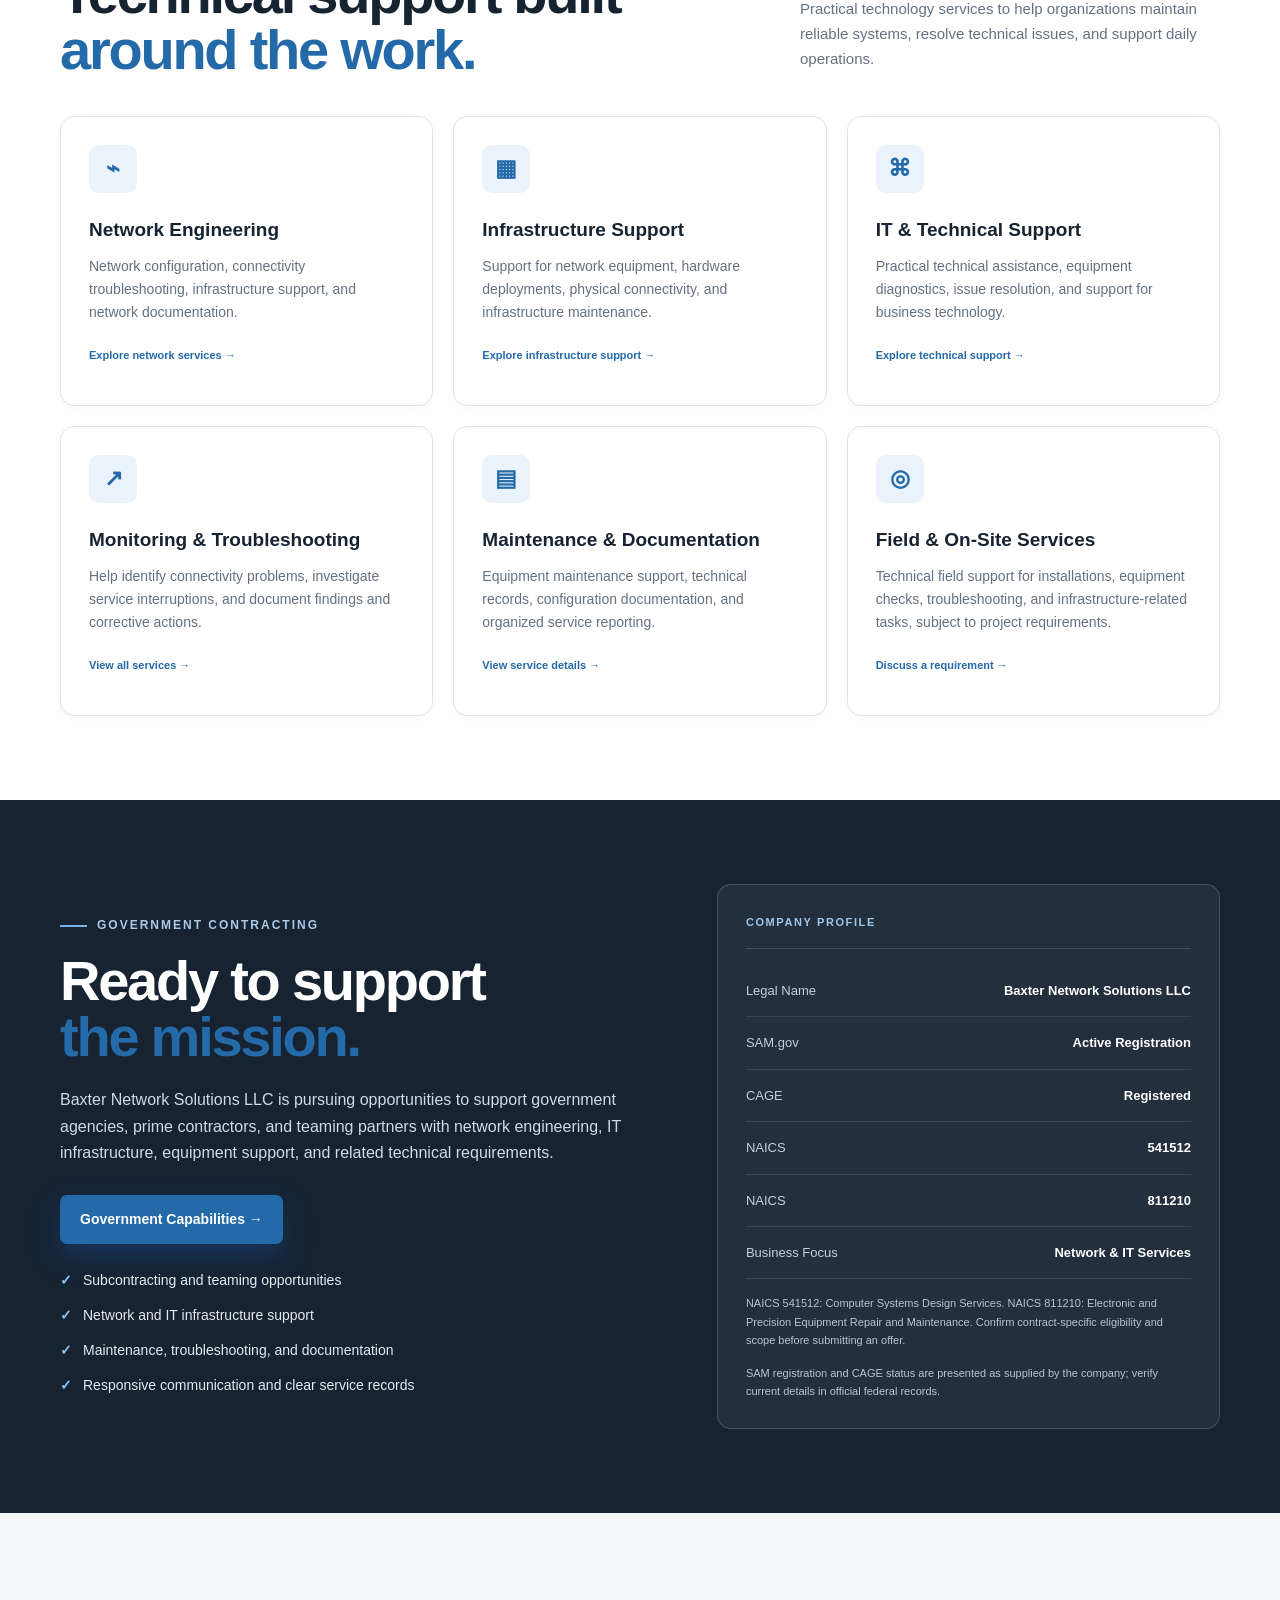
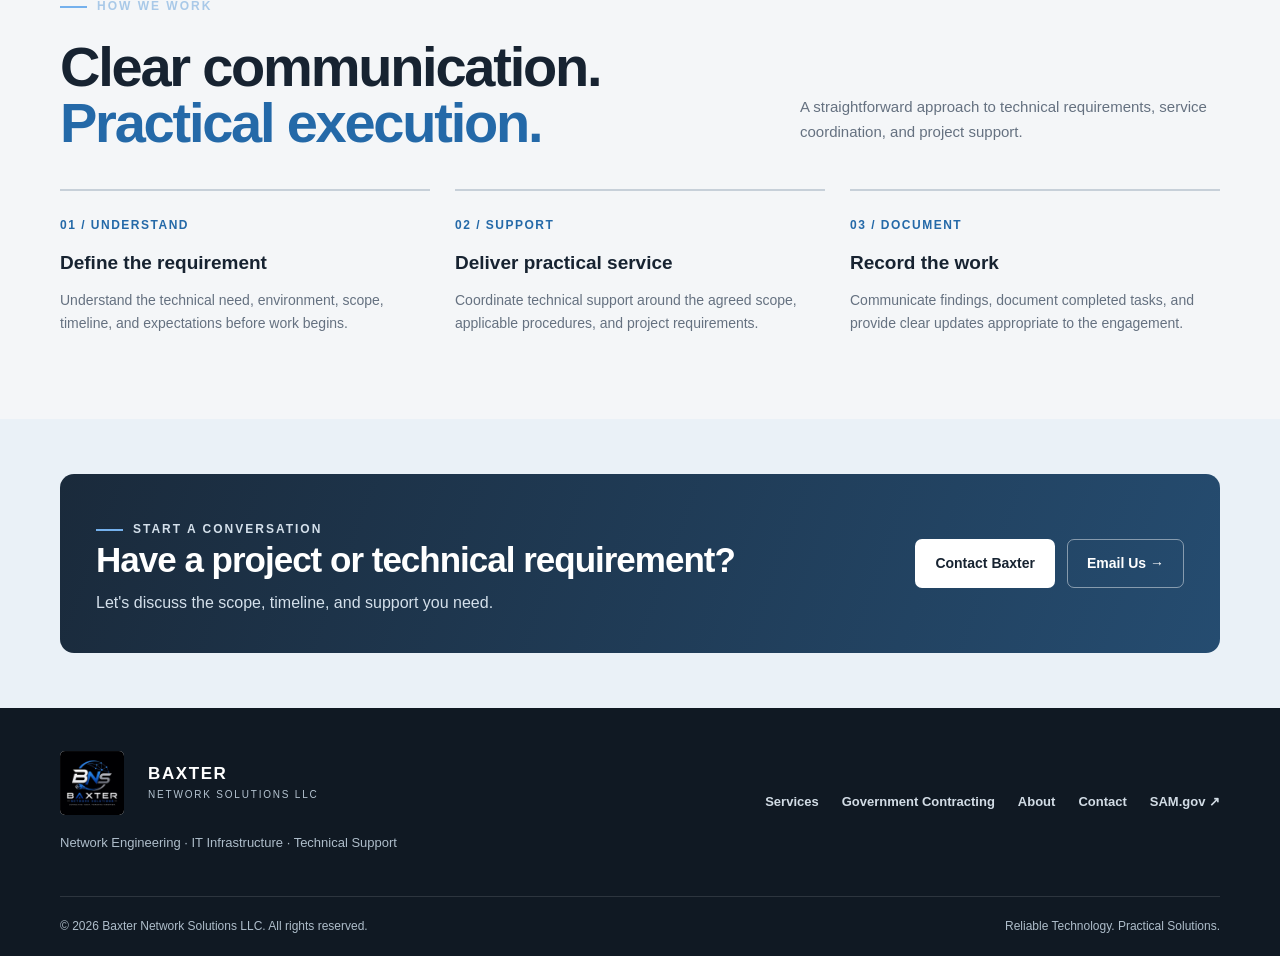
==== commit a68c46c6: "Update index.html" ====
--- a/index.html
+++ b/index.html
@@ -384,7 +384,18 @@
   </header>
 
   <main>
-    <section class="hero">
+    <section class="hero">    
+  <div class="hero-logo-orbit" aria-hidden="true">
+    <span class="orbit-ring orbit-ring-one"></span>
+    <span class="orbit-ring orbit-ring-two"></span>
+    <span class="orbit-ring orbit-ring-three"></span>
+    <span class="orbit-node orbit-node-one"></span>
+    <span class="orbit-node orbit-node-two"></span>
+    <span class="orbit-node orbit-node-three"></span>
+    <div class="orbit-logo">
+      <img src="Logo.jpg" alt="">
+    </div>
+  </div>
       <div class="container hero-inner">
         <p class="eyebrow">Network Engineering · IT Infrastructure</p>
         <h1>Reliable technology.<br><em>Practical solutions.</em></h1>
@@ -676,6 +687,28 @@
     }
 
     document.querySelector("#year").textContent = new Date().getFullYear();
+    
+/* Restore scroll-reveal animations */
+const revealItems = document.querySelectorAll(
+  ".trust-item, .section-head, .card, .government-grid, .approach-item, .cta-inner"
+);
+
+revealItems.forEach((item) => item.classList.add("reveal"));
+
+if ("IntersectionObserver" in window) {
+  const revealObserver = new IntersectionObserver((entries, observer) => {
+    entries.forEach((entry) => {
+      if (entry.isIntersecting) {
+        entry.target.classList.add("visible");
+        observer.unobserve(entry.target);
+      }
+    });
+  }, { threshold: 0.12 });
+
+  revealItems.forEach((item) => revealObserver.observe(item));
+} else {
+  revealItems.forEach((item) => item.classList.add("visible"));
+}
   </script>
 </body>
 </html>
--- a/styles.css
+++ b/styles.css
@@ -14,3 +14,58 @@
 .reveal{opacity:0;transform:translateY(20px);transition:.7s}.reveal.visible{opacity:1;transform:none}
 @media(max-width:900px){.nav{display:none;position:absolute;top:78px;left:14px;right:14px;background:#11161c;padding:18px;border:1px solid rgba(255,255,255,.1);border-radius:12px;flex-direction:column;align-items:stretch}.nav.open{display:flex}.nav a{padding:9px}.nav-cta{text-align:center}.menu-toggle{display:block}.section-head,.split,.contact-grid{grid-template-columns:1fr;gap:35px}.cards{grid-template-columns:repeat(2,1fr)}.hero-inner{min-height:560px}}
 @media(max-width:620px){.container{width:min(calc(100% - 28px),var(--max))}.hero h1,.page-title h1{font-size:44px}.cards{grid-template-columns:1fr}.check-list,.form-grid{grid-template-columns:1fr}.field.full-field{grid-column:auto}.footer-top,.footer-bottom{flex-direction:column;align-items:flex-start;justify-content:center;padding:25px 0}.footer-links{flex-wrap:wrap}.section{padding:78px 0}}
+
+/* Mobile hero layout repair — preserve existing animations */
+@media (max-width: 620px) {
+  .hero {
+    overflow: hidden;
+  }
+
+  .hero-inner {
+    display: flex;
+    flex-direction: column;
+    align-items: stretch;
+    justify-content: center;
+    gap: 28px;
+    min-height: auto;
+    padding-top: 110px;
+    padding-bottom: 60px;
+  }
+
+  .hero-inner > * {
+    width: 100%;
+    max-width: 100%;
+    min-width: 0;
+    margin-left: 0;
+    margin-right: 0;
+  }
+
+  .hero h1 {
+    max-width: 100%;
+    font-size: clamp(38px, 10vw, 48px);
+    overflow-wrap: anywhere;
+  }
+
+  .hero .lead {
+    width: 100%;
+    max-width: 100%;
+    overflow-wrap: anywhere;
+  }
+
+  .hero .eyebrow {
+    max-width: 100%;
+    font-size: 10px;
+    letter-spacing: 0.12em;
+    overflow-wrap: anywhere;
+  }
+
+  .hero .actions {
+    display: flex;
+    flex-wrap: wrap;
+    gap: 12px;
+  }
+
+  .hero .actions .btn {
+    max-width: 100%;
+  }
+}
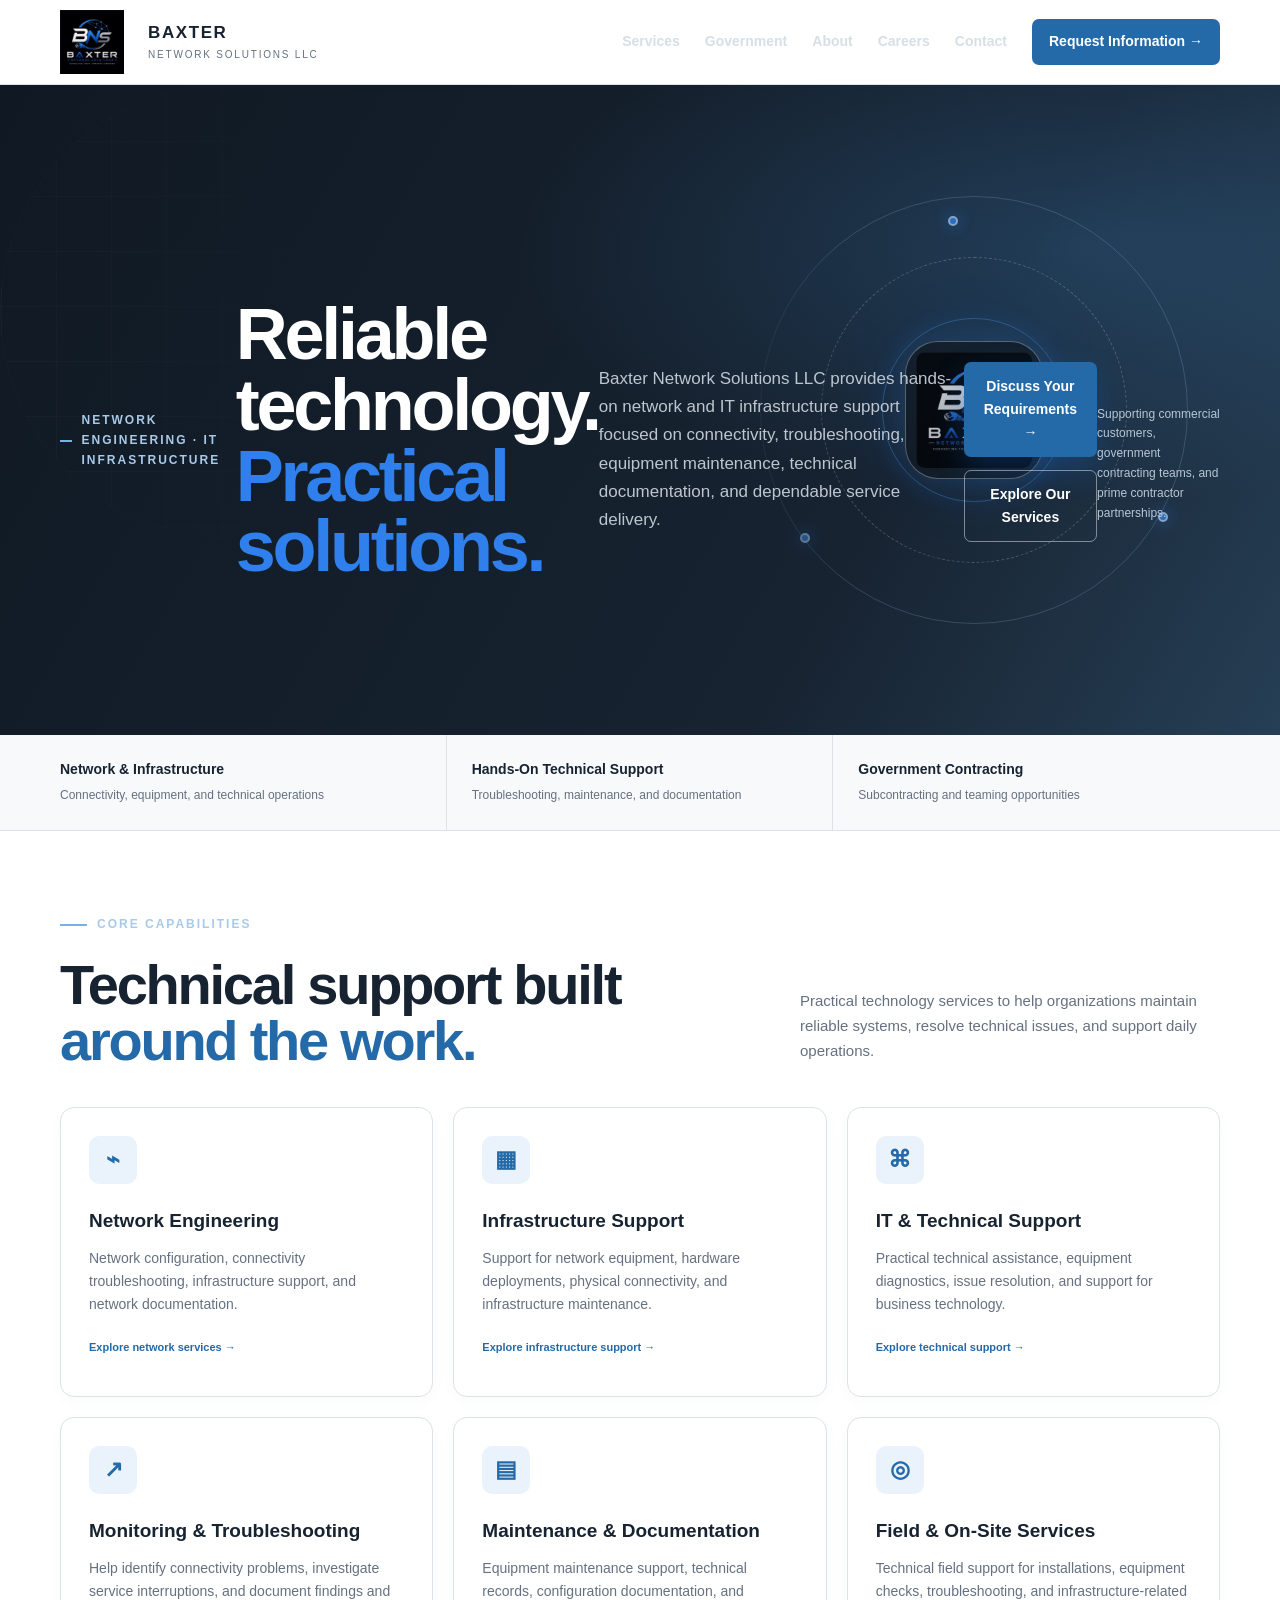
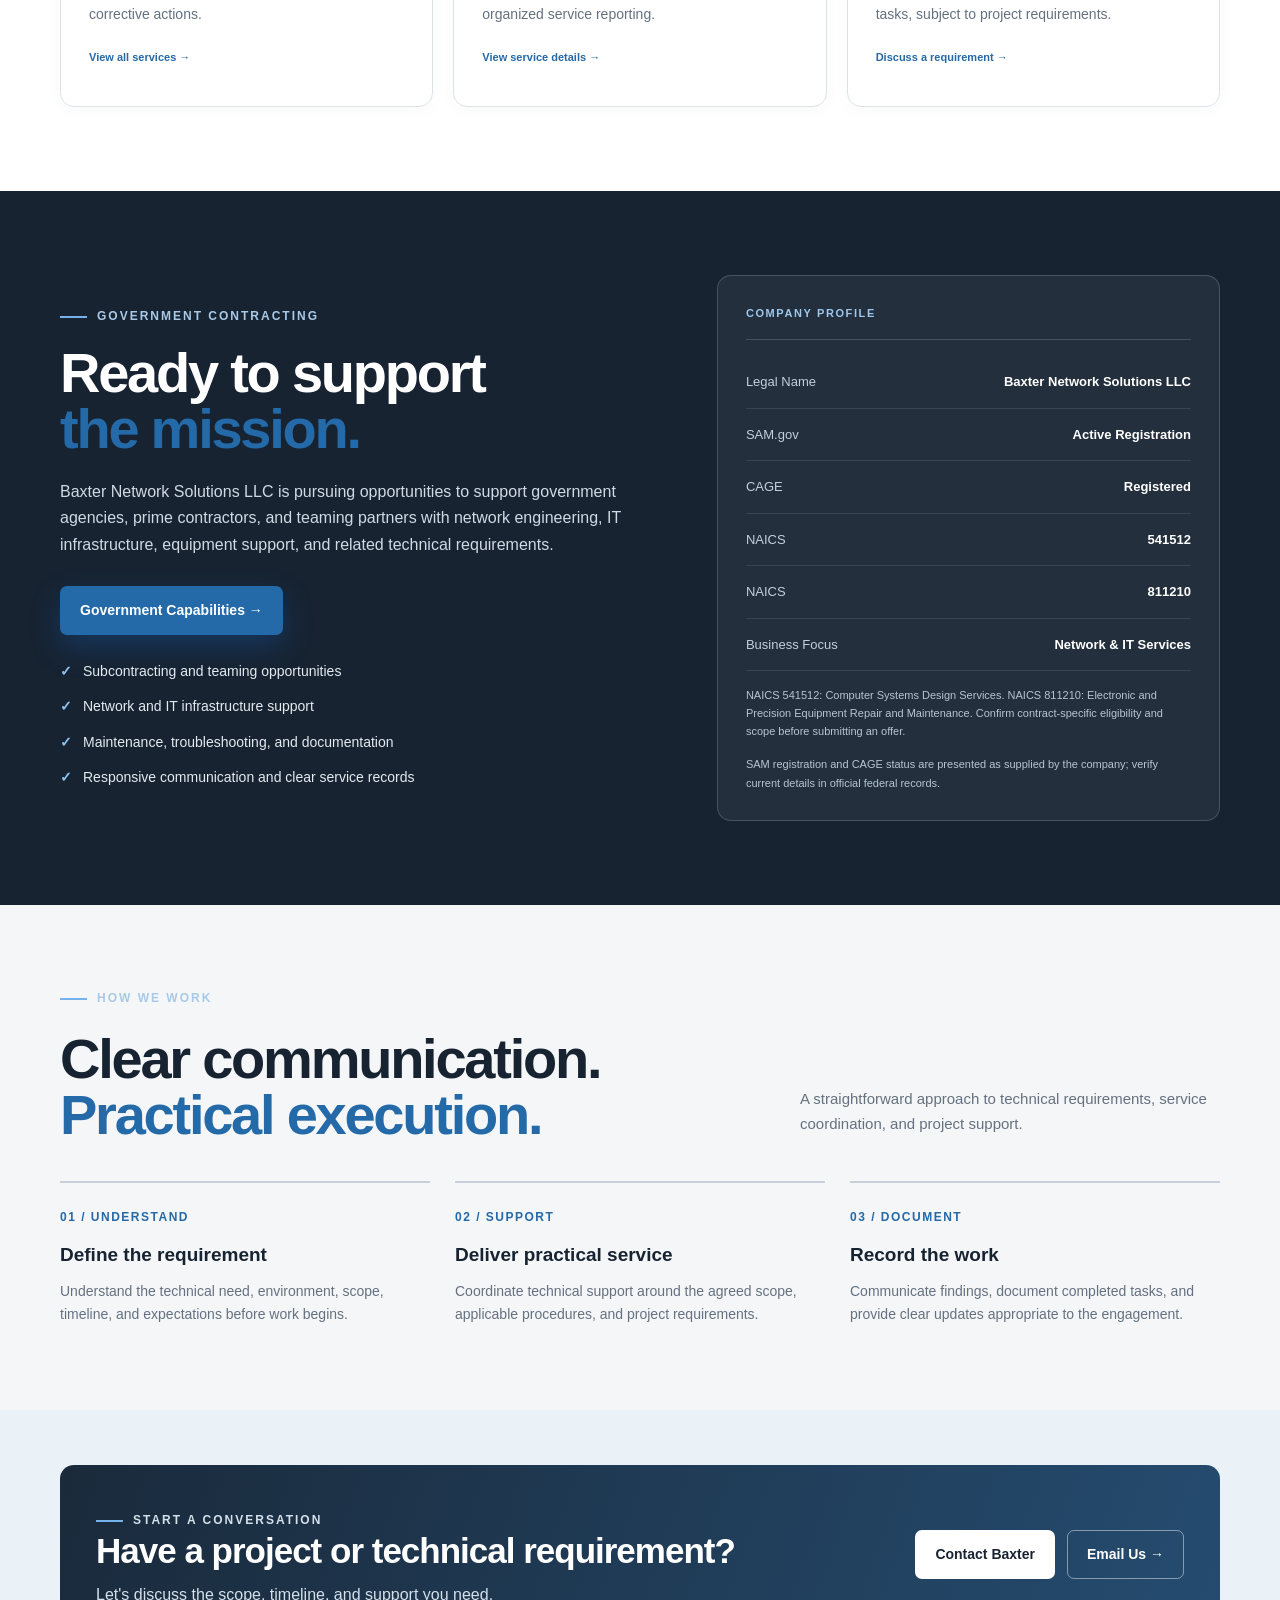
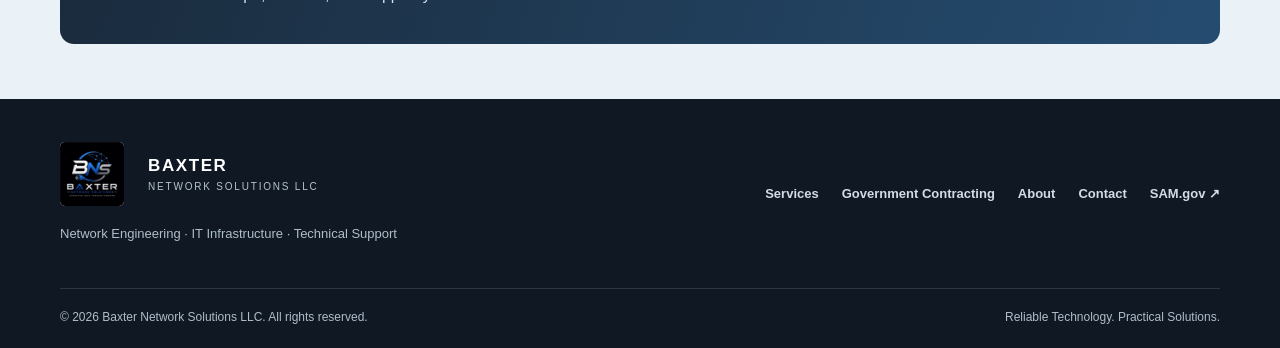
==== commit 6f8e9429: "Update index.html" ====
--- a/index.html
+++ b/index.html
@@ -377,6 +377,7 @@
         <a href="services.html">Services</a>
         <a href="government.html">Government</a>
         <a href="about.html">About</a>
+        <a href="careers.html">Careers</a>
         <a href="contact.html">Contact</a>
         <a class="nav-cta" href="contact.html">Request Information →</a>
       </nav>
--- a/styles.css
+++ b/styles.css
@@ -69,3 +69,170 @@
     max-width: 100%;
   }
 }
+
+/* BNS animated orbital logo background */
+.hero {
+  isolation: isolate;
+}
+
+.hero-logo-orbit {
+  position: absolute;
+  z-index: 0;
+  top: 50%;
+  right: 4%;
+  width: min(44vw, 510px);
+  aspect-ratio: 1;
+  transform: translateY(-50%);
+  display: grid;
+  place-items: center;
+  pointer-events: none;
+  opacity: 0.76;
+  -webkit-mask-image: linear-gradient(to right, transparent 0%, black 25%);
+  mask-image: linear-gradient(to right, transparent 0%, black 25%);
+}
+
+.orbit-ring {
+  position: absolute;
+  inset: 8%;
+  border: 1px solid rgba(157, 199, 237, 0.28);
+  border-radius: 50%;
+}
+
+.orbit-ring-one {
+  animation: bns-orbit-spin 34s linear infinite;
+}
+
+.orbit-ring-two {
+  inset: 20%;
+  border-color: rgba(199, 208, 217, 0.38);
+  border-style: dashed;
+  animation: bns-orbit-spin 48s linear infinite reverse;
+}
+
+.orbit-ring-three {
+  inset: 32%;
+  border: 1px solid rgba(64, 139, 224, 0.55);
+  box-shadow: 0 0 30px rgba(47, 128, 237, 0.12);
+  animation: bns-orbit-pulse 5s ease-in-out infinite;
+}
+
+.orbit-logo {
+  position: relative;
+  z-index: 2;
+  display: grid;
+  place-items: center;
+  width: 27%;
+  aspect-ratio: 1;
+  padding: 10px;
+  border: 1px solid rgba(199, 208, 217, 0.5);
+  border-radius: 24%;
+  background: rgba(16, 25, 35, 0.92);
+  box-shadow:
+    0 0 35px rgba(47, 128, 237, 0.24),
+    0 0 90px rgba(47, 128, 237, 0.12);
+  animation: bns-logo-float 6s ease-in-out infinite;
+}
+
+.orbit-logo img {
+  display: block;
+  width: 100%;
+  height: 100%;
+  object-fit: contain;
+  border-radius: 8%;
+}
+
+.orbit-node {
+  position: absolute;
+  z-index: 3;
+  width: 10px;
+  height: 10px;
+  border: 2px solid #a9c9e8;
+  border-radius: 50%;
+  background: #2f80ed;
+  box-shadow: 0 0 16px rgba(47, 128, 237, 0.85);
+}
+
+.orbit-node-one {
+  top: 12%;
+  left: 45%;
+  animation: bns-node-glow 3s ease-in-out infinite;
+}
+
+.orbit-node-two {
+  right: 12%;
+  bottom: 28%;
+  animation: bns-node-glow 3s ease-in-out 1s infinite;
+}
+
+.orbit-node-three {
+  left: 16%;
+  bottom: 24%;
+  animation: bns-node-glow 3s ease-in-out 2s infinite;
+}
+
+@keyframes bns-orbit-spin {
+  to { rotate: 360deg; }
+}
+
+@keyframes bns-logo-float {
+  0%, 100% { translate: 0 0; }
+  50% { translate: 0 -9px; }
+}
+
+@keyframes bns-orbit-pulse {
+  0%, 100% { scale: 1; opacity: 0.65; }
+  50% { scale: 1.06; opacity: 1; }
+}
+
+@keyframes bns-node-glow {
+  0%, 100% { opacity: 0.55; }
+  50% { opacity: 1; box-shadow: 0 0 24px #2f80ed; }
+}
+
+/* Keep the effect behind text on smaller screens */
+@media (max-width: 620px) {
+  .hero-logo-orbit {
+    top: 40%;
+    right: -22%;
+    width: 90vw;
+    opacity: 0.25;
+    -webkit-mask-image: none;
+    mask-image: none;
+  }
+
+  .orbit-logo {
+    width: 25%;
+    padding: 7px;
+  }
+
+  .orbit-node {
+    width: 7px;
+    height: 7px;
+  }
+}
+
+@media (prefers-reduced-motion: reduce) {
+  .hero-logo-orbit *,
+  .orbit-logo {
+    animation: none !important;
+  }
+ /* Consistent company logo across every page */
+.brand img {
+  display: block;
+  width: 46px;
+  height: 46px;
+  object-fit: contain;
+  flex-shrink: 0;
+}
+
+.footer .brand img {
+  width: 50px;
+  height: 50px;
+  object-fit: contain;
+  border-radius: 5px;
+}
+
+.brand-mark {
+  display: none;
+} 
+}
